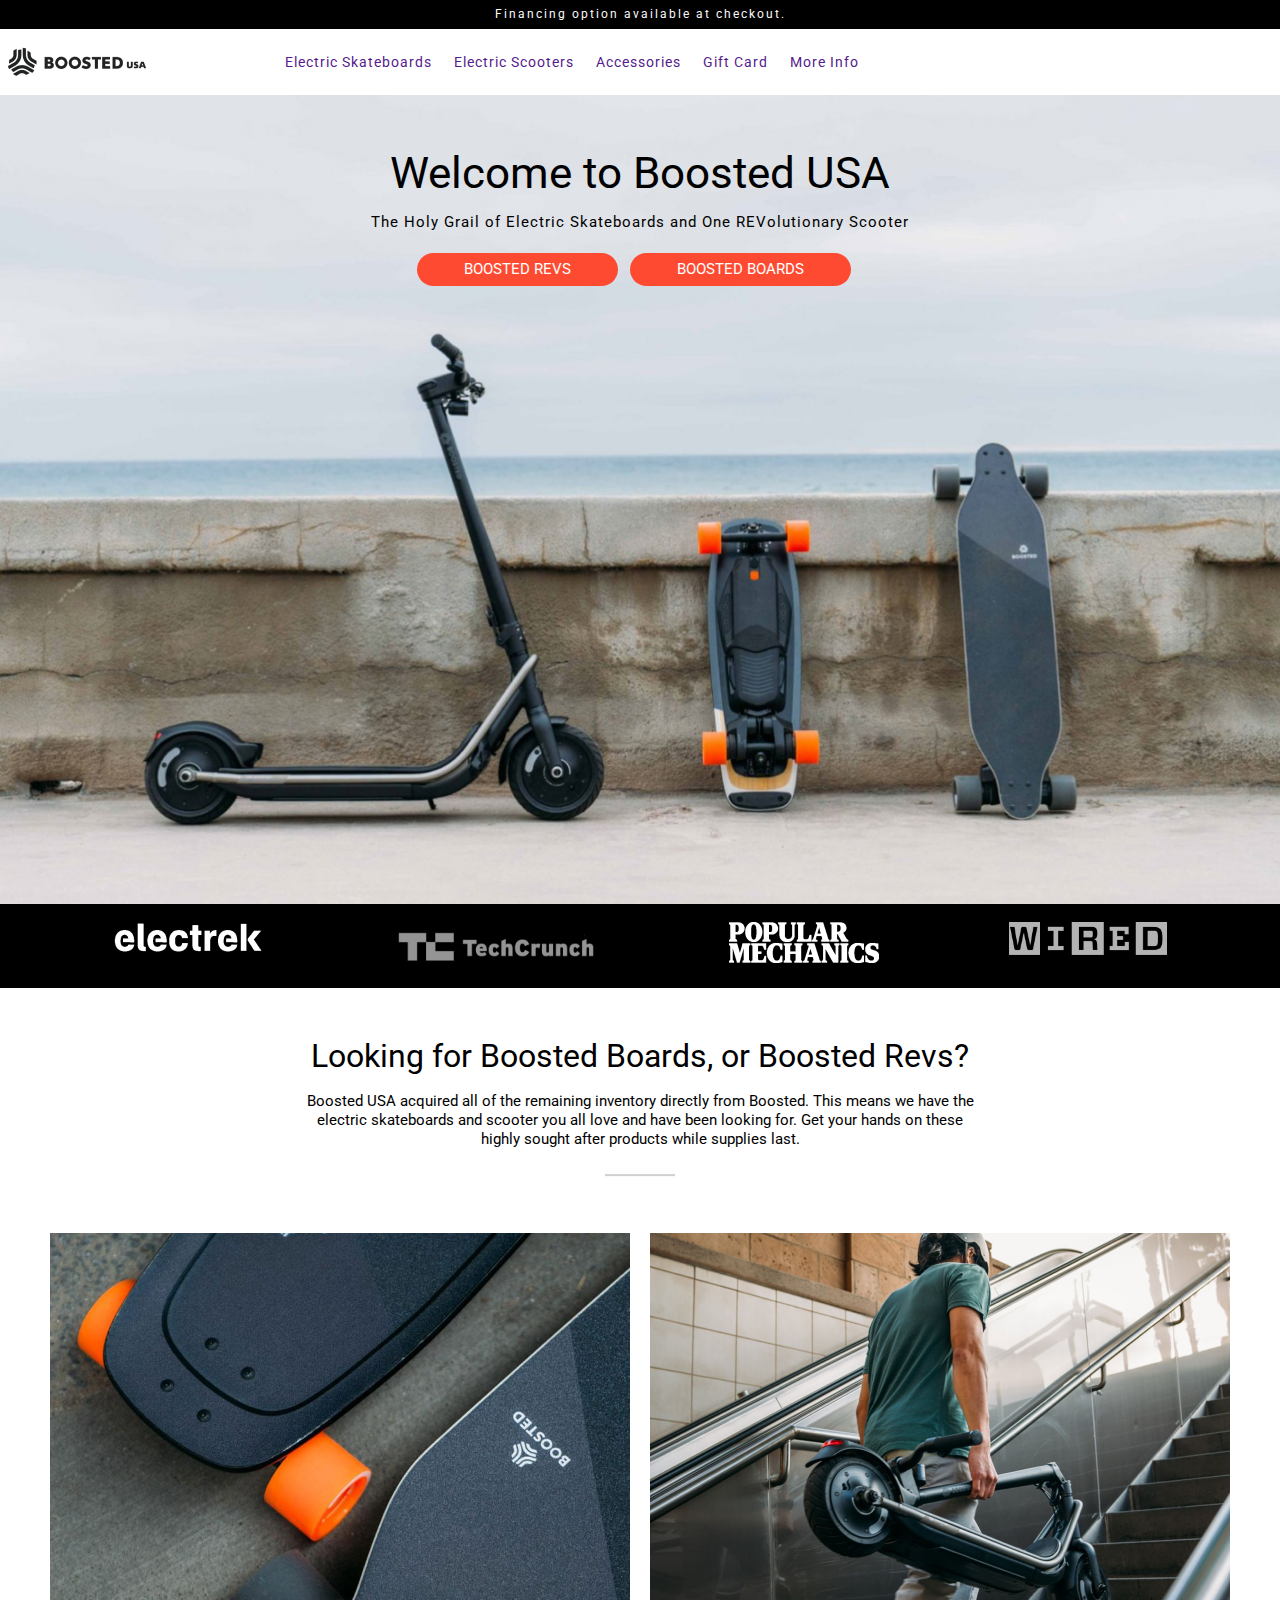
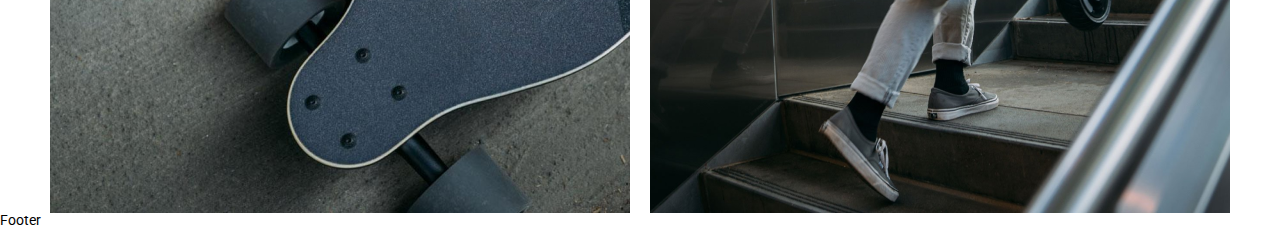
==== index.html @ 508e921c "Add files via upload" ====
<!-- Сообщаем браузеру как стоит обрабатывать эту страницу -->
<!DOCTYPE html>
<!-- Оболочка документа, указываем язык содержимого -->
<html lang="ru">
	<!-- Заголовок страницы, контейнер для других важных данных (не отображается) -->
	<head>
		<link rel="preconnect" href="https://fonts.googleapis.com">
		<link rel="preconnect" href="https://fonts.gstatic.com" crossorigin>
		<link href="https://fonts.googleapis.com/css2?family=Roboto:wght@400;700&display=swap" rel="stylesheet">
		<!-- Заголовок страницы в браузере -->
		<title>Boosted Usa</title>
		<!-- Адаптив -->
		<meta name="viewport" content="width=device-width, initial-scale=1.0, maximum-scale=1.0, user-scalable=0" />
		<!-- Подключаем CSS -->
		<link rel="stylesheet" href="css/style.css" />
		<!-- Кодировка страницы -->
		<meta charset="UTF-8">
	</head>
	<!-- Отображаемое тело страницы -->
	<body>
	
		<div class="wrapper">
			<header class="header">
				<div class="header__container _container">
					<div class="header__column">
						<div class="header__column_1">
							<div class="row_1-text">Financing option available at checkout.</div>							
						</div>
						<div class="header__column_2">
							<a href="" class="header_logo">
								<img src="img/header.png" alt="">
							</a>
							<nav class="header__menu menu">
								<ul class="menu__list">
									<li class="menu__item">
										<a href="" class="menu__link">
											Electric Skateboards
										</a>
									</li>
									<li class="menu__item">
										<a href="" class="menu__link">
											Electric Scooters
										</a>
									</li>
									<li class="menu__item">
										<a href="" class="menu__link">
											Accessories
										</a>
									</li>
									<li class="menu__item">
										<a href="" class="menu__link">
											Gift Card
										</a>
									</li>
									<li class="menu__item">
										<a href="" class="menu__link">
											More Info
										</a>
									</li>
								</ul>
							</nav>
						</div>
					</div>
				
				
				</div>
			</header>
			<main class="page">
				<div class="page__welcome">
					<div class="welcome__container _container">
						<div class="welcome__body">
							<h1 class="welcome__body__title">
								Welcome to Boosted USA
							</h1>
							<div class="welcome__body__subtitle">
								The Holy Grail of Electric Skateboards and One REVolutionary Scooter
							</div>
							<div class="welcome__body__buttons">
								<a href="" class="welcome__body__button">BOOSTED REVS</a>
								<a href="" class="welcome__body__button">BOOSTED BOARDS</a>
							</div>
							
						</div>

					</div>
					<div class="welcome__body__image _ibg">
						<img src="img/main-page.jpg" alt="cover">
					</div>
				</div>
				<div class="partner">
					<div class="partner__container _container">
						<div class="partner__row">

							<div class="partner__item">
								<a href="" class="partner__logo">
									<img src="img/partners/1.png" alt="">
								</a>
							</div>
							<div class="partner__item">
								<a href="" class="partner__logo">
									<img src="img/partners/2.png" alt="">
								</a>
							</div>
							<div class="partner__item">
								<a href="" class="partner__logo">
									<img src="img/partners/3.png" alt="">
								</a>
							</div>
							<div class="partner__item">
								<a href="" class="partner__logo">
									<img src="img/partners/4.png" alt="">
								</a>
							</div>
					

						</div>
					</div>
				</div>
				<div class="boards__or__revs">
					<div class="boards__or__revs__container _container">
						<div class="boards__or__revs__column">
							<div class="boards__or__revs__title">Looking for Boosted Boards, or Boosted Revs?</div>
							<div class="boards__or__revs__subtitle">Boosted USA acquired all of the remaining inventory directly from Boosted.  This means we have the electric skateboards and scooter you all love and have been looking for.  Get your hands on these highly sought after products while supplies last.</div>
							<div class="boards__or__revs__seprator">
								<img src="img/boardsOrRevs/Rectangle.png" alt="">
							</div>
							<div class="boards__or__revs__pictures">
								<div class="boards__or__revs__row">
									<div class="boards__or__revs__picture">
										<a href="" class="board">
											<img src="img/boardsOrRevs/1.png" alt="">
										</a>
									</div>
									<div class="boards__or__revs__picture">
										<a href="" class="rev">
											<img src="img/boardsOrRevs/2.png" alt="">
										</a>
									</div>
								</div>
							</div>
						</div>
					</div>
				</div>	
			</main>
			<footer class="footer">
				Footer
			</footer>
		</div>
		<script src="js/script.js"></script>
	</body>
</html>
---- css/style.css ----
/*Обнуление*/
*{padding:0;margin:0;border:0;}
*,*:before,*:after{-moz-box-sizing:border-box;-webkit-box-sizing:border-box;box-sizing:border-box;}
:focus,:active{outline:none;}
a:focus,a:active{outline:none;}
nav,footer,header,aside{display:block;}
html,body{height:100%;width:100%;font-size:100%;line-height:1;font-size:14px;-ms-text-size-adjust:100%;-moz-text-size-adjust:100%;-webkit-text-size-adjust:100%;}
input,button,textarea{font-family:inherit;}
input::-ms-clear{display:none;}
button{cursor:pointer;}
button::-moz-focus-inner{padding:0;border:0;}
a,a:visited{text-decoration:none;}
a:hover{text-decoration:none;}
ul li{list-style:none;}
img{vertical-align:top;}
h1,h2,h3,h4,h5,h6{font-size:inherit;font-weight:inherit;}
/*--------------------*/

@import url('https://fonts.googleapis.com/css2?family=Montserrat:wght@400;500;600;700;800&display=swap');

._ibg {
	position: relative;
}

._ibg img {
	position: absolute;
	width: 100%;
	height: 100%;
	top: 0;
	left: 0;
	object-fit: cover;
}

body {
 font-family: Roboto;
 color:  #000000;
 
}

.wrapper {
	min-height: 100%;
	overflow: hidden;
	display: flex;
	flex-direction: column;
}

._container {
		
	margin: 0 auto;
}

/*-----Шапка-------------------*/

header {
	/*position: absolute;*/
	width: 100%;
	
	left: 0;
	top: 0;
	
	
}

.header__column {
	display: flex;
	flex-direction: column;
	
	
}

.row_1-text {
	min-height: 29px;
	padding: 7px 0;
	background-color: #000000;
	color: #FBFBFB;
	font-size: 12px;
	line-height: 1.25;
	text-align: center;
	letter-spacing: 2px;
}

.header__column_2 {
	min-height: 66px;
	display: flex;
	align-items: center;
	
	

}

.menu {
	padding: 5px 0;
}

.header__menu {
	margin: 0px 0px 0px 125px;
}

@media (max-width:992px) {
	.header__menu {
		margin: 0px 0px 0px 35px;
		
	}
}

@media (max-width:767px) {
	.header__menu {
		margin: 0px 0px 0px 5px;
	}
}


@media (max-width:479px) {
	.header__menu {
		margin: 0px 0px 0px 20px;
	}
}


.menu__list {
	display: flex;
	flex-wrap: wrap;
}

.menu__item:not(:last-child) {
	margin: 0 22px 0 0;
} 

.menu__link {
	font-size: 14px;
	line-height: 1.5;
	letter-spacing: 1px;
	

}


@media (max-width:479px) {
	.menu_link {
		font-size: 18px;
	}
}

.page {
	flex: 1 1 auto;
}

.page__welcome {
	position: relative;
}


.welcome__body__image {
	position: absolute;
	width: 100%;
	height: 100%;
	top: 0;
	left: 0;
}

.welcome__body {
	padding: 53px 0px 618px 0px;
	position: relative;
	z-index: 2;
	/*max-width: 540px;*/
	
}

@media (max-width:992px) {
	.welcome__body {
		padding: 40px 0px 618px 0px;
		
		
	}
}

.welcome__body__title {
	font-size: 44px;
	line-height: 1.15;
	text-align: center;
}

@media (max-width:767px) {	
	.welcome__body__title {
		font-size: 32px;
		
	}
}

@media (max-width:389px) {	
	.welcome__body__title {
		font-size: 28px;
		
	}
}

.welcome__body__subtitle {
	padding: 14px 0 22px 0;
	text-align: center;
	font-size: 15px;
	line-height: 1.25;
	letter-spacing: 1px;
}

.welcome__body__buttons {
	display: flex;
	flex-wrap: wrap;
	justify-content: center;
}



.welcome__body__button {
	border-radius: 35px;
	display: flex;
	min-height: 33px;
	justify-content: center;
	align-items: center;
	font-size: 15px;	
	line-height: 1.46;	
	padding: 5px 47px;
	background: #FF4A32;
	color: #FFFFFF;
}

.welcome__body__button {
	margin: 0px 12px 0px 0px;
}



@media (max-width:479px) {
	.welcome__body__button {
		flex: 1 1 auto;
		margin: 5px;
	}
}

.partner {
	background-color: #000000;
	width: 100%;
}

.partner__container {
	max-width: 1054px;
	margin: 0 auto;
	
}

.partner__row {
	padding: 18px 0;
	display: flex;
	justify-content: space-between;
	flex-wrap: wrap;
	
	
}

.boards__or__rev {

}

.boards__or__revs__container {

}

.boards__or__revs__column {
	display: flex;
	flex-direction: column;
	
	align-items: center;
}

.boards__or__revs__title {
	margin: 50px 0 8.5px 0;
	font-size: 32px;
	text-align: center;
	line-height: 1.13;
}

.boards__or__revs__subtitle {
	margin: 8.5px 0 25px 0;
	max-width: 685px;	
	font-size: 15px;
	text-align: center;
	line-height: 1.27;
}

.boards__or__revs__picture {
	margin: 45px 0 0 0;
	max-width: 1180px;
}

.boards__or__revs__row {
	display: flex;
	flex-direction: row;
}

.boards__or__revs__picture {
	flex: 0 1 50%
}



.board {
	margin: 0 10px 0 0;

}

.rev {
	margin: 0  0 0 10px;
}
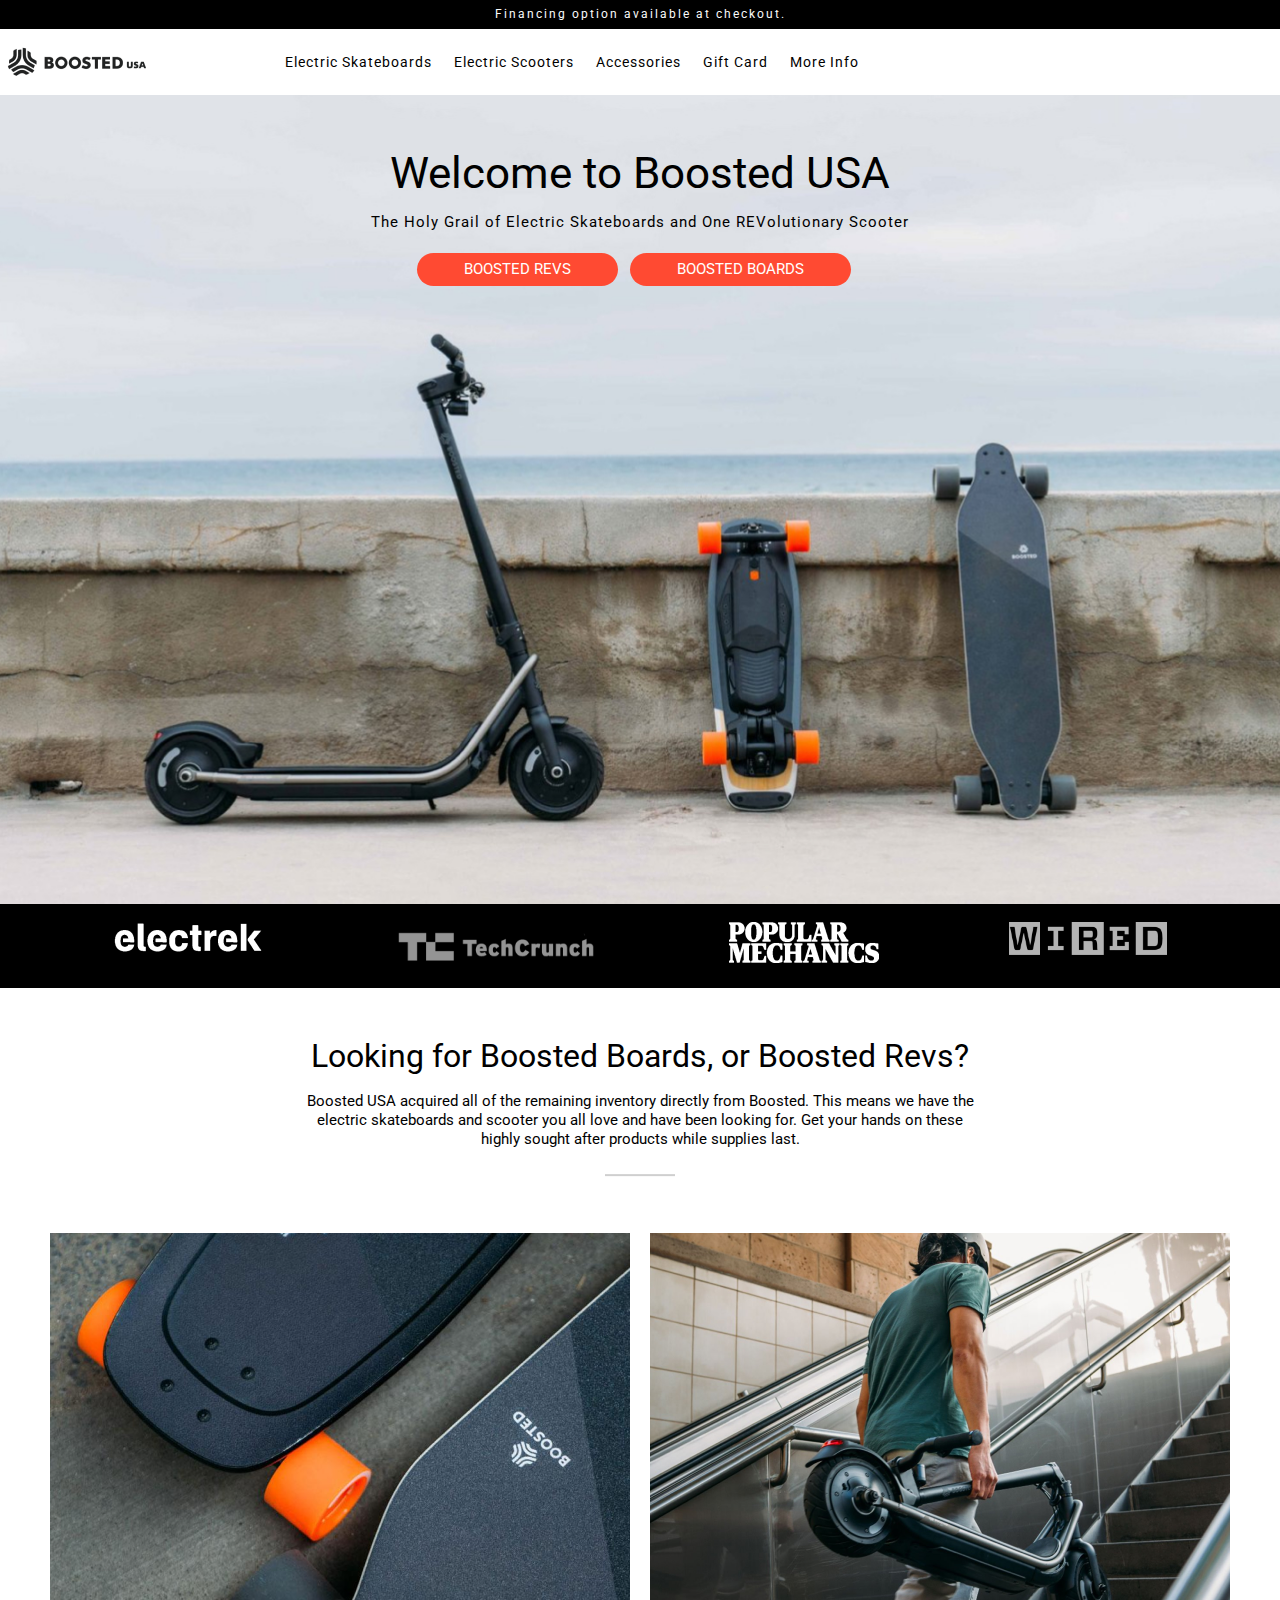
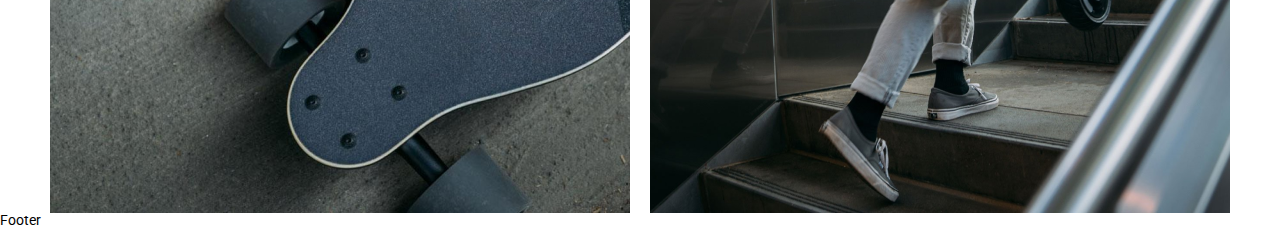
==== commit cb1810f8: "Add files via upload" ====
--- a/index.html
+++ b/index.html
@@ -92,22 +92,25 @@
 						<div class="partner__row">
 
 							<div class="partner__item">
-								<a href="" class="partner__logo">
-									<img src="img/partners/1.png" alt="">
-								</a>
+								<div class="partner__logo">
+									<a href="" class="">
+										<img src="img/partners/1.png" alt="">
+									</a>
+								</div>
 							</div>
 							<div class="partner__item">
-								<a href="" class="partner__logo">
+
+								<a href="" class="">
 									<img src="img/partners/2.png" alt="">
 								</a>
 							</div>
 							<div class="partner__item">
-								<a href="" class="partner__logo">
+								<a href="" class="">
 									<img src="img/partners/3.png" alt="">
 								</a>
 							</div>
 							<div class="partner__item">
-								<a href="" class="partner__logo">
+								<a href="" class="">
 									<img src="img/partners/4.png" alt="">
 								</a>
 							</div>
@@ -126,15 +129,19 @@
 							</div>
 							<div class="boards__or__revs__pictures">
 								<div class="boards__or__revs__row">
-									<div class="boards__or__revs__picture">
-										<a href="" class="board">
-											<img src="img/boardsOrRevs/1.png" alt="">
-										</a>
+									<div class="boards__or__revs__picture">										
+										
+											<a href="" class="board boards__revs__image">
+												<img src="img/boardsOrRevs/1.png" alt="">
+											</a>
+										
 									</div>
 									<div class="boards__or__revs__picture">
-										<a href="" class="rev">
-											<img src="img/boardsOrRevs/2.png" alt="">
-										</a>
+										
+											<a href="" class="rev boards__revs__image">
+												<img src="img/boardsOrRevs/2.png" alt="">
+											</a>
+									   </div>
 									</div>
 								</div>
 							</div>
--- a/css/style.css
+++ b/css/style.css
@@ -18,6 +18,11 @@
 
 @import url('https://fonts.googleapis.com/css2?family=Montserrat:wght@400;500;600;700;800&display=swap');
 
+a {
+	color:black;
+}
+
+
 ._ibg {
 	position: relative;
 }
@@ -39,7 +44,7 @@
 
 .wrapper {
 	min-height: 100%;
-	overflow: hidden;
+	/*overflow: hidden;*/
 	display: flex;
 	flex-direction: column;
 }
@@ -251,9 +256,49 @@
 	padding: 18px 0;
 	display: flex;
 	justify-content: space-between;
-	flex-wrap: wrap;
-	
-	
+		
+	
+}
+
+
+
+
+@media (max-width: 767px) {
+	
+	.partner__row {	
+		flex-wrap: wrap;		
+		
+	}
+
+	.partner__item {
+		flex: 0 1 50%;
+		display: flex;
+		justify-content: center;				
+	}
+
+}
+
+
+@media (max-width: 479px) {	
+	.partner__row {	
+		flex-direction: column;
+		flex-wrap: wrap;		
+		
+	}
+
+	.partner__item {		
+		display: flex;
+		justify-content: center;
+						
+	}
+
+	.partner__item:not(:last-child) {		
+		display: flex;
+		justify-content: center;
+		margin: 0 0 7px 0;
+						
+	}
+
 }
 
 .boards__or__rev {
@@ -261,7 +306,7 @@
 }
 
 .boards__or__revs__container {
-
+	max-width: 1180px;
 }
 
 .boards__or__revs__column {
@@ -286,24 +331,23 @@
 	line-height: 1.27;
 }
 
-.boards__or__revs__picture {
-	margin: 45px 0 0 0;
+.boards__or__revs__pictures {
+	margin: 45px 20px 0 20px;
 	max-width: 1180px;
 }
 
+
+
 .boards__or__revs__row {
 	display: flex;
 	flex-direction: row;
-}
-
-.boards__or__revs__picture {
-	flex: 0 1 50%
-}
-
-
+	justify-content: center;
+	
+}
 
 .board {
 	margin: 0 10px 0 0;
+	
 
 }
 
@@ -311,3 +355,235 @@
 	margin: 0  0 0 10px;
 }
 
+
+
+
+@media (max-width:1170px) {
+	.board img {
+		width: 570px;
+	}
+
+	.rev img {
+		width: 570px;
+	}
+
+
+}
+
+@media (max-width:1140px) {
+	.board img {
+		width: 560px;
+	}
+
+	.rev img {
+		width: 560px;
+	}
+}
+
+@media (max-width:1120px) {
+	.board img {
+		width: 550px;
+	}
+
+	.rev img {
+		width: 550px;
+	}
+}
+
+@media (max-width:1100px) {
+	.board img {
+		width: 540px;
+	}
+
+	.rev img {
+		width: 540px;
+	}
+}
+
+@media (max-width:1080px) {
+	.board img {
+		width: 530px;
+	}
+
+	.rev img {
+		width: 530px;
+	}
+}
+
+@media (max-width:1060px) {
+	.board img {
+		width: 520px;
+	}
+
+	.rev img {
+		width: 520px;
+	}
+}
+
+@media (max-width:1040px) {
+	.board img {
+		width: 510px;
+	}
+
+	.rev img {
+		width: 510px;
+	}
+}
+
+@media (max-width:1020px) {
+	.board img {
+		width: 500px;
+	}
+
+	.rev img {
+		width: 500px;
+	}
+}
+
+@media (max-width:1000px) {
+	.board img {
+		width: 490px;
+	}
+
+	.rev img {
+		width: 490px;
+	}
+}
+
+
+@media (max-width:992px) {
+	.boards__or__revs__row {
+		flex-wrap: wrap;
+		flex: 1 1 100%;				
+	}	
+
+	.board img {
+		width: 932px;
+	}
+
+	.rev img {
+		width: 932px;
+	}
+
+	.board  {
+		margin: 0;
+	}
+
+	.rev  {
+		margin: 0;
+	}
+
+		
+	.boards__or__revs__pictures {
+		margin: 20px;
+	}
+
+}
+/*--------------------------------------*/
+
+@media (max-width:992px) {
+	.boards__revs__image img {
+		width: 932px;
+	}
+}
+@media (max-width:952px) {
+	.boards__revs__image img {
+		width: 892px;
+	}
+}
+@media (max-width:912px) {
+	.boards__revs__image img {
+		width: 852px;
+	}
+}
+@media (max-width:872px) {
+	.boards__revs__image img {
+		width: 812px;
+	}
+}
+@media (max-width:832px) {
+	.boards__revs__image img {
+		width: 772px;
+	}
+}
+@media (max-width:792px) {
+	.boards__revs__image img {
+		width: 732px;
+	}
+}
+@media (max-width:752px) {
+	.boards__revs__image img {
+		width: 692px;
+	}
+}
+/*--------------------------------------*/
+@media (max-width:712px) {
+	.boards__revs__image img {
+		width: 652px;
+	}
+}
+@media (max-width:672px) {
+	.boards__revs__image img {
+		width: 612px;
+	}
+}
+@media (max-width:632px) {
+	.boards__revs__image img {
+		width: 572px;
+	}
+}
+@media (max-width:592px) {
+	.boards__revs__image img {
+		width: 532px;
+	}
+}
+@media (max-width:552px) {
+	.boards__revs__image img {
+		width: 492px;
+	}
+}
+@media (max-width:512px) {
+	.boards__revs__image img {
+		width: 452px;
+	}
+}
+@media (max-width:472px) {
+	.boards__revs__image img {
+		width: 412px;
+	}
+}
+@media (max-width:432px) {
+	.boards__revs__image img {
+		width: 372px;
+	}
+}
+@media (max-width:392px) {
+	.boards__revs__image img {
+		width: 332px;
+	}
+}
+
+/*--------------------------------------*/
+@media (max-width:352px) {
+	.boards__revs__image img {
+		width: 292px;
+	}
+}
+@media (max-width:312px) {
+	.boards__revs__image img {
+		width: 252px;
+	}
+}
+@media (max-width:272px) {
+	.boards__revs__image img {
+		width: 212px;
+	}
+}
+
+
+
+
+
+
+
+
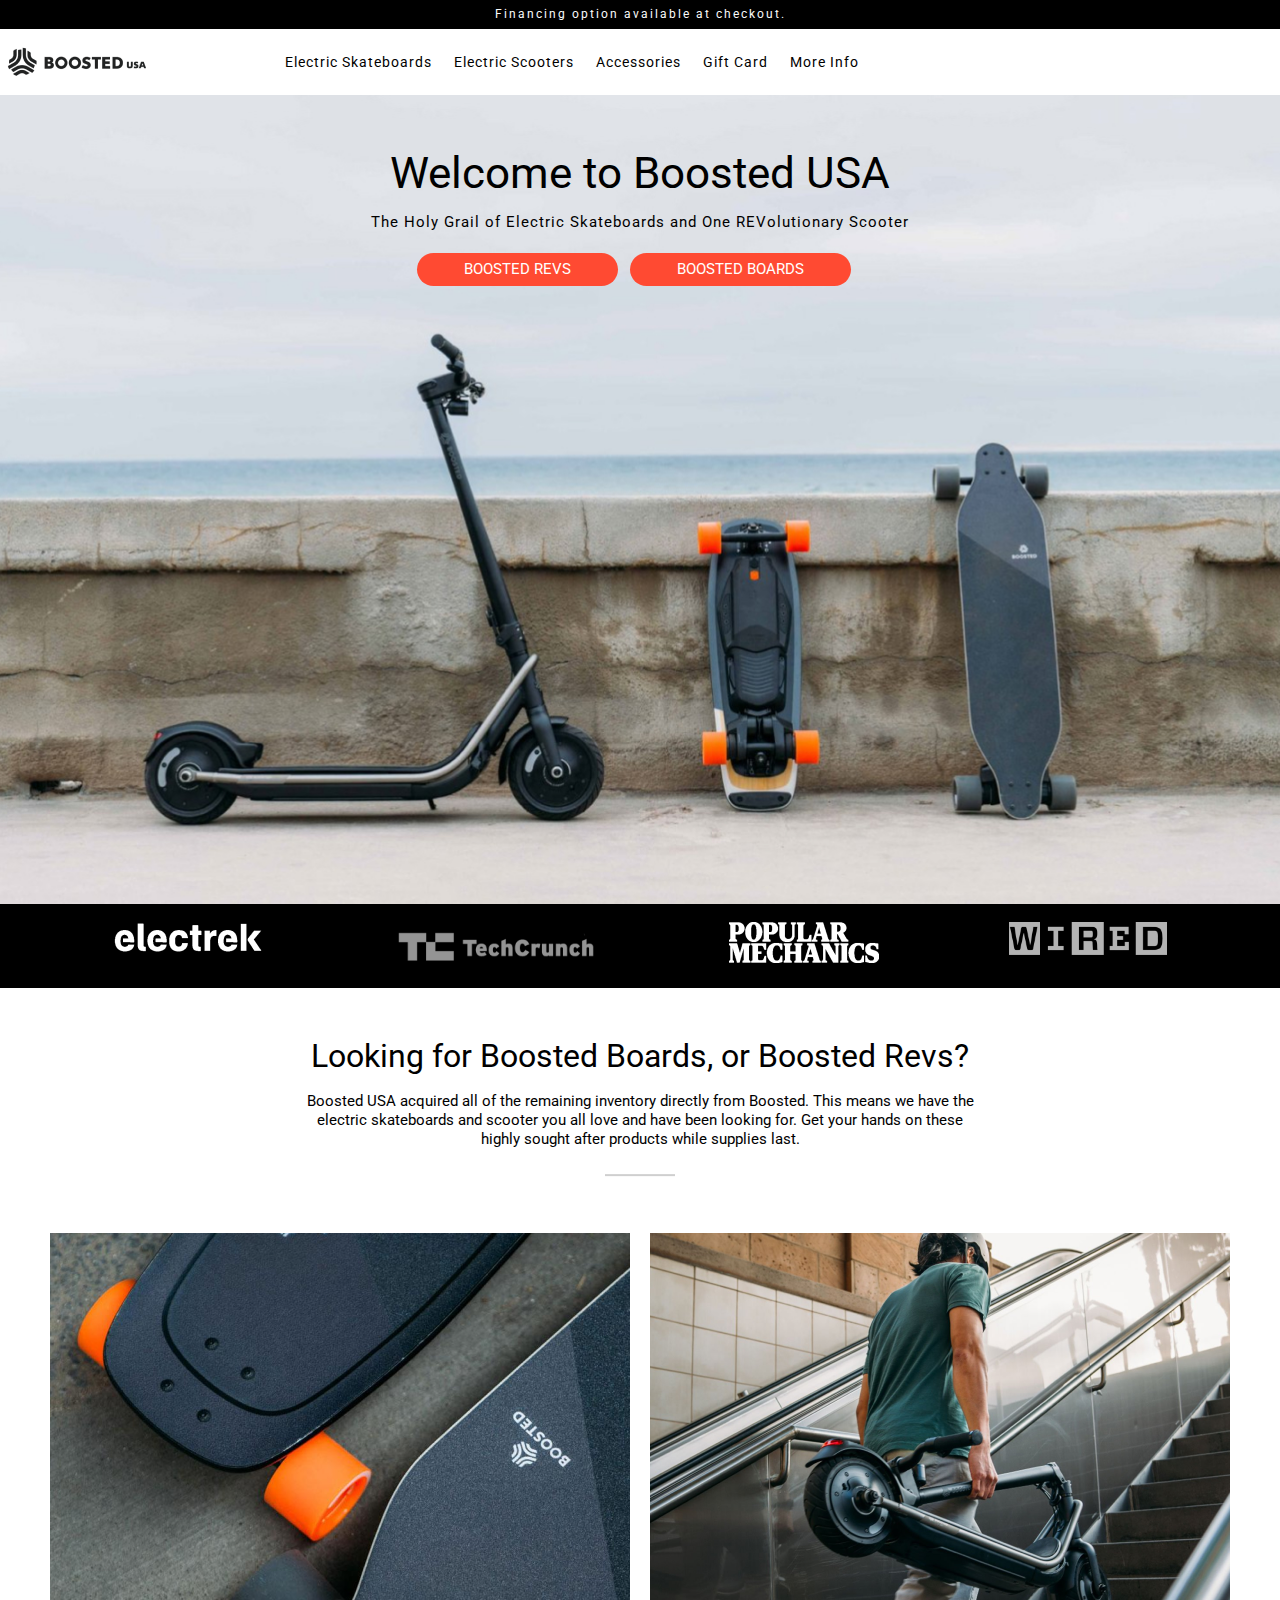
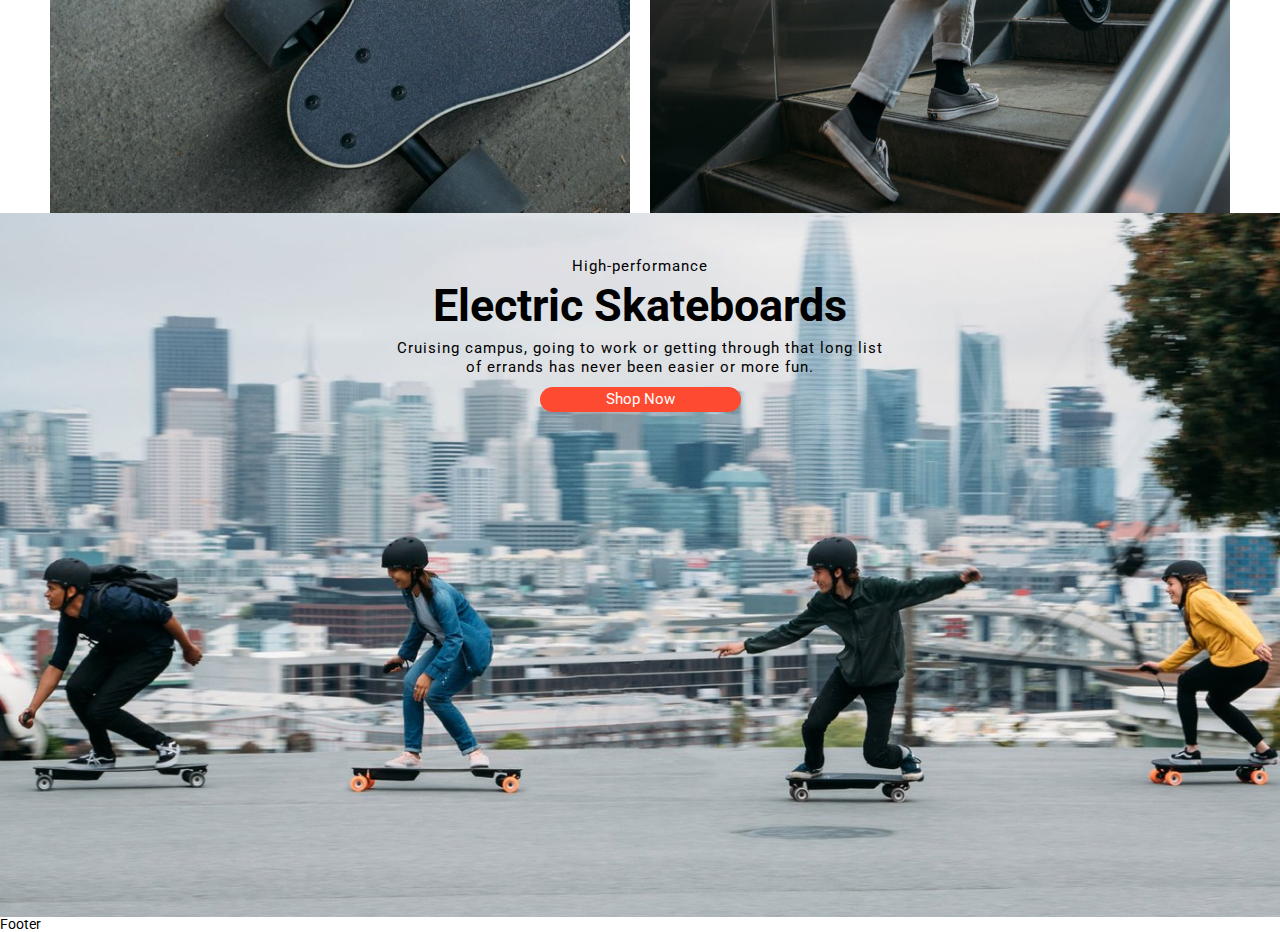
==== commit be67c536: "Add files via upload" ====
--- a/index.html
+++ b/index.html
@@ -146,8 +146,30 @@
 								</div>
 							</div>
 						</div>
+				</div>
+
+				<div class="page__skateboards">
+					<div class="skateboards__container _container">
+						<div class="skateboards__body">
+							<div class="skateboards__uppertitle">
+								High-performance
+							</div>	
+							<div  class="skateboards__title">
+								Electric Skateboards
+							</div>
+							<div class="skateboards__subtitle">
+								Cruising campus, going to work or getting through that long list of errands has never been easier or more fun.
+							</div>
+							<div class="skateboards__button">
+								<a href="" class="skateboards__button__content">Shop Now</a>							
+							</div>							
+						</div>
 					</div>
-				</div>	
+					<div class="skateboards__image _ibg">
+						<img src="img/skateboards.png" alt="cover">
+					</div>
+				</div>
+				
 			</main>
 			<footer class="footer">
 				Footer
--- a/css/style.css
+++ b/css/style.css
@@ -262,7 +262,6 @@
 
 
 
-
 @media (max-width: 767px) {
 	
 	.partner__row {	
@@ -457,13 +456,11 @@
 		flex: 1 1 100%;				
 	}	
 
-	.board img {
+	.boards__revs__image img {
 		width: 932px;
 	}
 
-	.rev img {
-		width: 932px;
-	}
+	
 
 	.board  {
 		margin: 0;
@@ -480,110 +477,131 @@
 
 }
 /*--------------------------------------*/
-
 @media (max-width:992px) {
 	.boards__revs__image img {
-		width: 932px;
-	}
-}
-@media (max-width:952px) {
-	.boards__revs__image img {
-		width: 892px;
-	}
-}
-@media (max-width:912px) {
-	.boards__revs__image img {
-		width: 852px;
-	}
-}
-@media (max-width:872px) {
-	.boards__revs__image img {
-		width: 812px;
-	}
-}
-@media (max-width:832px) {
-	.boards__revs__image img {
-		width: 772px;
-	}
-}
-@media (max-width:792px) {
-	.boards__revs__image img {
-		width: 732px;
-	}
-}
-@media (max-width:752px) {
-	.boards__revs__image img {
-		width: 692px;
-	}
-}
-/*--------------------------------------*/
-@media (max-width:712px) {
-	.boards__revs__image img {
-		width: 652px;
-	}
-}
-@media (max-width:672px) {
-	.boards__revs__image img {
-		width: 612px;
-	}
-}
-@media (max-width:632px) {
-	.boards__revs__image img {
-		width: 572px;
-	}
-}
-@media (max-width:592px) {
-	.boards__revs__image img {
-		width: 532px;
-	}
-}
-@media (max-width:552px) {
-	.boards__revs__image img {
-		width: 492px;
-	}
-}
-@media (max-width:512px) {
-	.boards__revs__image img {
-		width: 452px;
-	}
-}
-@media (max-width:472px) {
-	.boards__revs__image img {
-		width: 412px;
-	}
-}
-@media (max-width:432px) {
-	.boards__revs__image img {
-		width: 372px;
-	}
-}
-@media (max-width:392px) {
-	.boards__revs__image img {
-		width: 332px;
-	}
-}
-
-/*--------------------------------------*/
-@media (max-width:352px) {
-	.boards__revs__image img {
-		width: 292px;
-	}
-}
-@media (max-width:312px) {
-	.boards__revs__image img {
-		width: 252px;
-	}
-}
-@media (max-width:272px) {
-	.boards__revs__image img {
-		width: 212px;
-	}
-}
-
-
-
-
-
-
-
-
+		max-width: 100%;
+	}
+}
+
+
+
+.page__skateboards {
+	position: relative;
+	
+
+}
+
+.skateboards__container {
+	
+}
+
+.skateboards__body {
+		/*background: url(../img/skateboards.png) 50%/cover no-repeat;*/ 
+		padding: 44px 0px 505px 0px;
+		position: relative;
+		z-index: 2;
+		/*max-width: 540px;*/
+		position: relative;		
+	
+}
+
+@media (max-width:992px) {
+	.skateboards__body {
+		padding: 36px 0px 618px 0px;
+		
+		
+	}
+}
+
+.skateboards__image {
+	position: absolute;
+	width: 100%;
+	height: 100%;
+
+	top: 0;
+	left: 0;
+	
+}
+
+.skateboards__image img {
+	object-fit: none;
+
+}
+
+
+.skateboards__uppertitle {
+	margin: 0 0 5.5px 0;
+	font-size: 15px;
+	letter-spacing: 1px;
+	line-height: 1.25;
+	text-align: center;
+}
+
+
+.skateboards__title {
+	margin: 5.5px auto 7.5px auto;
+	font-size: 45px;
+	line-height: 1.13;	
+	font-weight: 700;
+	text-align: center;
+	max-width: 420px;
+}
+
+@media (max-width:767px) {	
+	.skateboards__title {
+		font-size: 32px;
+		
+	}
+}
+
+@media (max-width:389px) {	
+	.skateboards__title {
+		font-size: 28px;
+		
+	}
+}
+
+.skateboards__subtitle {
+	margin: 7.5px auto 10px auto;	
+	font-size: 15px;
+	letter-spacing: 1px;
+	line-height: 1.25;
+	text-align: center;
+	max-width: 488px;
+	
+}
+
+
+
+.skateboards__button {
+	margin: 10px 0 0 0;
+	display: flex;
+	justify-content: center;
+	
+}
+
+.skateboards__button__content {
+	
+	padding: 5px 66px;
+	color: #FFFFFF;
+	background-color: #FF4A32;
+	text-align: center;
+	font-size: 15px;
+	border-radius: 35px;
+	
+}
+
+
+
+
+
+@media (max-width:992px) {
+	.skateboards__image img {
+		
+	}
+}
+
+
+
+
+
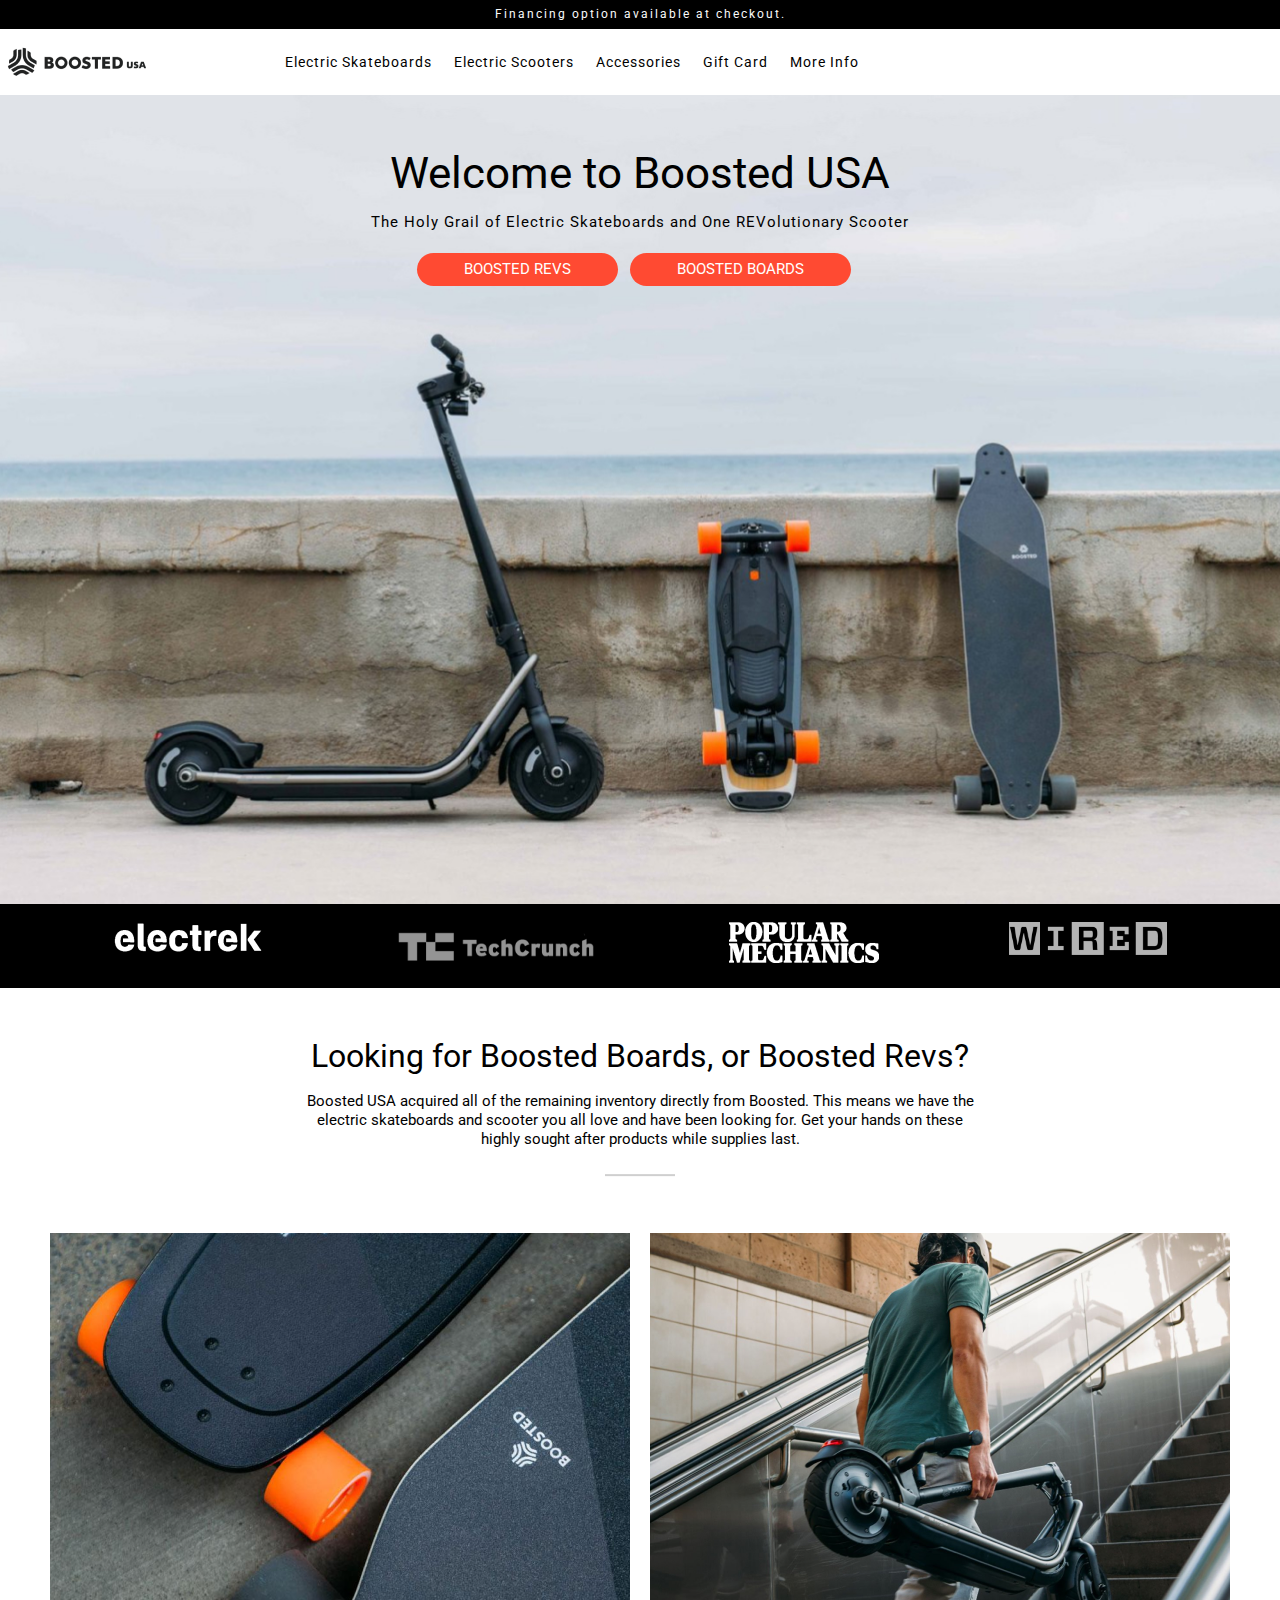
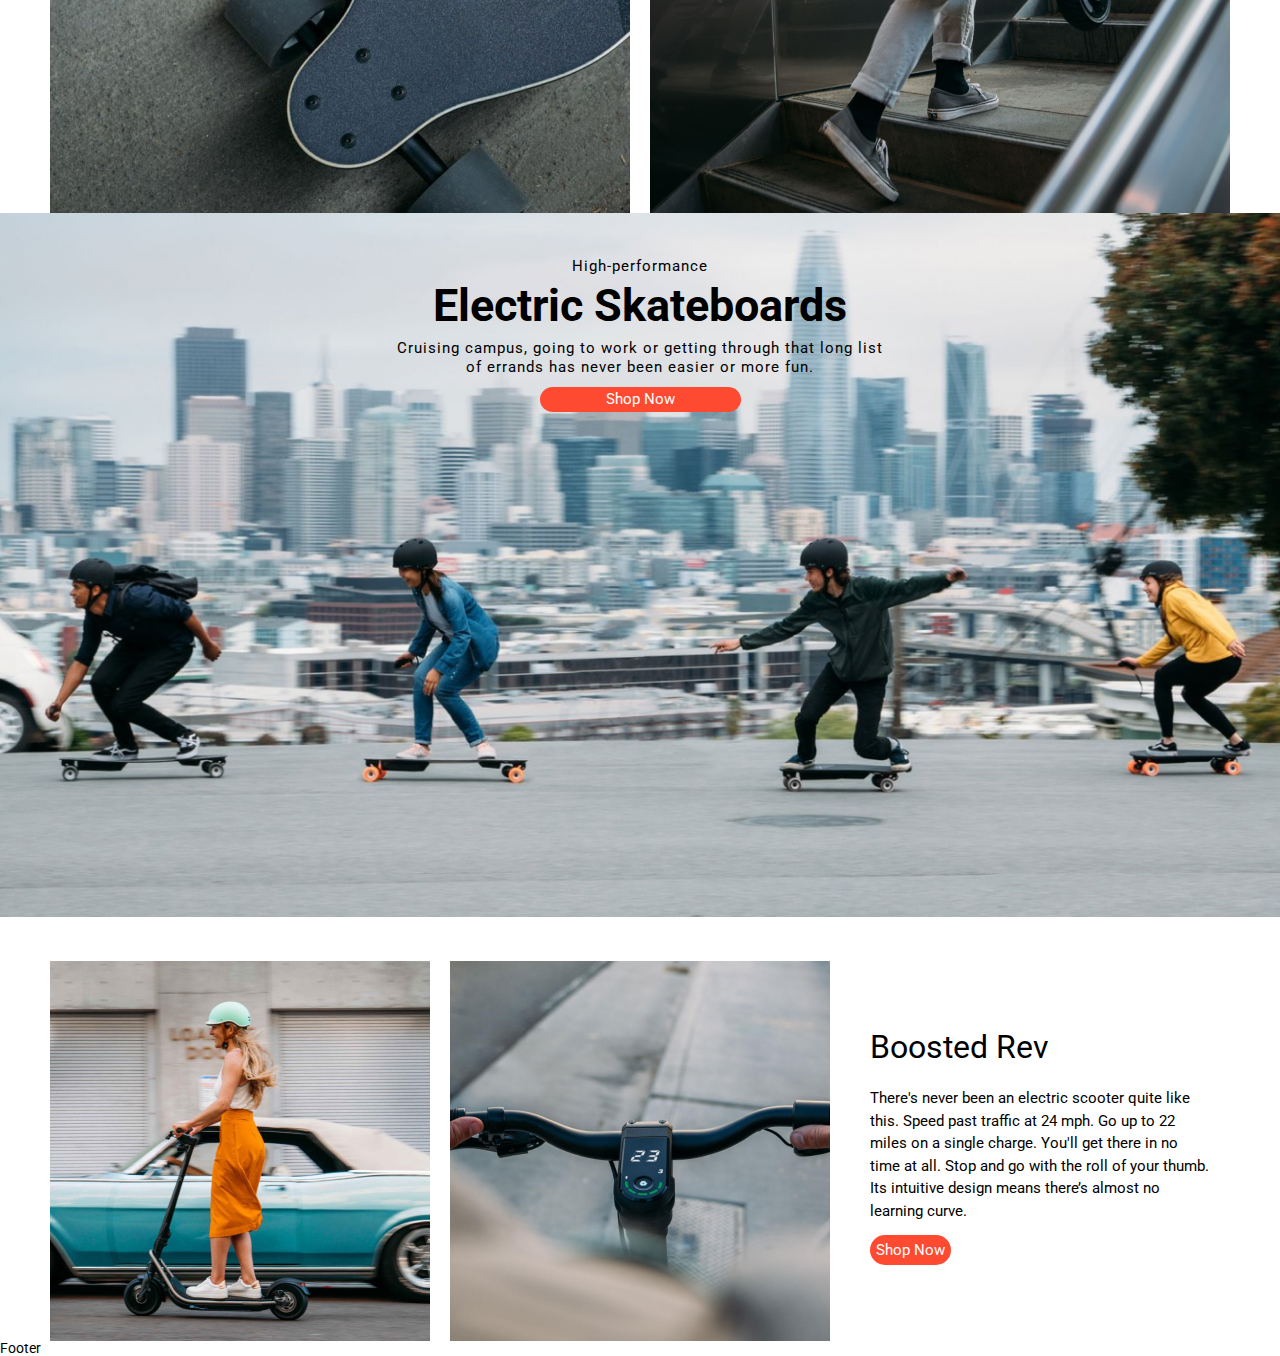
==== commit 098ebf9b: "Add files via upload" ====
--- a/index.html
+++ b/index.html
@@ -129,7 +129,7 @@
 							</div>
 							<div class="boards__or__revs__pictures">
 								<div class="boards__or__revs__row">
-									<div class="boards__or__revs__picture">										
+									<div class="boards__or__revs__picture">									
 										
 											<a href="" class="board boards__revs__image">
 												<img src="img/boardsOrRevs/1.png" alt="">
@@ -146,7 +146,7 @@
 								</div>
 							</div>
 						</div>
-				</div>
+				</div>					
 
 				<div class="page__skateboards">
 					<div class="skateboards__container _container">
@@ -169,7 +169,39 @@
 						<img src="img/skateboards.png" alt="cover">
 					</div>
 				</div>
-				
+				<div class="boosted__rev">
+					<div class="boosted__rev__container _container">
+						<div class="boosted__rev__body">
+							<div class="boosted__rev__row">
+								<div class="boosted__rev__item boosted__rev__item1">
+									<div class="boosted__rev__image">
+										<img src="img/rev/1.png" alt="rev">
+									</div>
+								</div>
+								<div class="boosted__rev__item boosted__rev__item2">
+									<div class="boosted__rev__image">
+										<img src="img/rev/2.png" alt="rev">
+									</div>
+								</div>
+								<div class="boosted__rev__item boosted__rev__item3">
+									<div class="boosted__rev__title">Boosted Rev</div>
+									<div class="boosted__rev__text">
+										There's never been an electric scooter quite like this. Speed past traffic at 24 mph. Go up to 22 miles on a single charge. You'll get there in no time at all. Stop and go with the roll of your thumb. Its intuitive design means there’s almost no learning curve.
+									</div>
+									<div class="boosted__rev__button">
+										<a href="" class="boosted__rev__button__content">Shop Now</a>
+									</div>
+
+								</div>
+							</div>	
+						</div>
+					</div>					
+				</div>
+
+
+		
+
+			
 			</main>
 			<footer class="footer">
 				Footer
--- a/css/style.css
+++ b/css/style.css
@@ -357,6 +357,7 @@
 
 
 
+
 @media (max-width:1170px) {
 	.board img {
 		width: 570px;
@@ -476,7 +477,7 @@
 	}
 
 }
-/*--------------------------------------*/
+
 @media (max-width:992px) {
 	.boards__revs__image img {
 		max-width: 100%;
@@ -484,26 +485,47 @@
 }
 
 
+/*--------------------------------------*/
 
 .page__skateboards {
 	position: relative;
-	
-
+
+}
+
+.skateboards__body {
+	/*background: url(../img/skateboards.png) 50%/cover no-repeat;*/ 
+	padding: 44px 0px 505px 0px;
+	position: relative;
+	z-index: 2;
+	/*max-width: 540px;*/
+	position: relative;		
+
+}
+
+
+@media (max-width:992px) {
+.skateboards__body {
+	padding: 36px 0px 420px 0px;
+	
+	
+}
 }
 
 .skateboards__container {
 	
 }
 
+
+@media (max-width:992px) {
 .skateboards__body {
-		/*background: url(../img/skateboards.png) 50%/cover no-repeat;*/ 
-		padding: 44px 0px 505px 0px;
-		position: relative;
-		z-index: 2;
-		/*max-width: 540px;*/
-		position: relative;		
-	
-}
+	padding: 36px 0px 618px 0px;
+	
+	
+}
+}
+
+
+
 
 @media (max-width:992px) {
 	.skateboards__body {
@@ -513,20 +535,7 @@
 	}
 }
 
-.skateboards__image {
-	position: absolute;
-	width: 100%;
-	height: 100%;
-
-	top: 0;
-	left: 0;
-	
-}
-
-.skateboards__image img {
-	object-fit: none;
-
-}
+
 
 
 .skateboards__uppertitle {
@@ -591,17 +600,267 @@
 	
 }
 
-
-
-
-
 @media (max-width:992px) {
 	.skateboards__image img {
 		
 	}
 }
 
-
-
-
-
+.skateboards__image {
+	position: absolute;
+	width: 100%;
+	height: 100%;
+	top: 0;
+	left: 0;
+	
+}
+
+/*-------------------boosted__rev----------------------*/
+
+.boosted__rev {
+	display: flex;
+	justify-content: center;
+}
+
+.boosted__rev__container {
+	max-width: 1180px;
+	margin: 44px 30px 0 30px;
+}
+
+@media (max-width:993px) {
+	.boosted__rev__container {		
+		margin: 20px 20px 0 20px;
+	}
+}
+
+@media (max-width:895px) {
+	.boosted__rev__container {		
+		margin: 15px 20px 0 15px;
+	}
+}
+
+
+.boosted__rev__row {
+	display: flex;
+	flex-direction: row;	
+	
+}
+
+.boosted__rev__item {
+	flex: 0 1 33.3333%;
+}
+
+.boosted__rev__item1 {
+	margin: 0px 10px 0px 0px;
+	
+}
+
+.boosted__rev__item2 {
+	margin: 0px 20px 0px 10px;
+}
+
+@media (max-width:1190px) {
+	.boosted__rev__item1 {
+		margin: 0px 7px 0px 0px;
+		
+	}
+	
+	.boosted__rev__item2 {
+		margin: 0px 17px 0px 7px;
+	}
+}
+
+@media (max-width:1075px) {
+	.boosted__rev__item1 {
+		margin: 0px 5px 0px 0px;
+		
+	}
+	
+	.boosted__rev__item2 {
+		margin: 0px 13px 0px 5px;
+	}
+}
+
+@media (max-width:895px) {
+	.boosted__rev__item1 {
+		margin: 0px 2px 0px 0px;
+		
+	}
+	
+	.boosted__rev__item2 {
+		margin: 0px 13px 0px 2px;
+	}
+}
+
+@media (max-width:895px) {
+	.boosted__rev__item2 {
+		margin: 0px 7px 0px 5px;
+	}
+}
+
+@media (max-width:1190px) {
+	.boosted__rev__image img {
+		width: 352px;
+	}
+}
+
+@media (max-width:1075px) {
+	.boosted__rev__image img {
+		width: 340px;
+	}
+}
+
+@media (max-width:993px) {
+	.boosted__rev__image img {
+		width: 300px;
+	}
+}
+
+@media (max-width:895px) {
+	.boosted__rev__image img {
+		width: 270px;
+	}
+}
+
+.boosted__rev__item3 {
+	margin: 0px 0px 0px 20px;
+	padding: 67px 20px 0px 0px;
+}
+
+@media (max-width:1190px) {
+	.boosted__rev__item3 {
+		margin: 0px 0px 0px 17px;
+		padding: 48px 17px 0px 0px;
+	}
+}
+
+@media (max-width:1075px) {
+	.boosted__rev__item3 {
+		margin: 0px 0px 0px 13px;
+		padding: 36px 15px 0px 0px;
+	}
+}
+
+@media (max-width:895px) {
+	.boosted__rev__item3 {
+		margin: 0px 0px 0px 7px;
+		padding: 36px 15px 0px 0px;
+	}
+}
+
+@media (max-width:993px) {
+	.boosted__rev__item3 {
+		margin: 0px 0px 0px 13px;
+		padding: 16px 8px 0px 0px;
+	}
+}
+
+@media (max-width:895px) {
+	.boosted__rev__item3 {
+		margin: 0px 0px 0px 13px;
+		padding: 8px 8px 0px 0px;
+	}
+}
+
+
+.boosted__rev__title {	
+	font-size: 32px;
+	line-height: 1.2;
+	margin: 0 0 21px 0;
+}
+
+@media (max-width:1075px) {
+	.boosted__rev__title {	
+		font-size: 24px;		
+		margin: 0 0 14px 0;
+	}
+}
+
+@media (max-width:993px) {
+	.boosted__rev__title {	
+		font-size: 20px;		
+		margin: 0 0 12px 0;
+	}
+}
+
+@media (max-width:895px) {
+	.boosted__rev__title {	
+		font-size: 18px;		
+		margin: 0 0 8px 0;
+	}
+}
+
+
+
+.boosted__rev__text{
+	font-size: 15px;
+	line-height: 1.5;
+	margin: 0 0 21px 0;
+}
+
+@media (max-width:895px) {
+	.boosted__rev__text{
+		font-size: 13px;
+		line-height: 1.5;
+		margin: 0 0 15px 0;
+	}
+}
+
+.boosted__rev__button {
+	
+}
+
+.boosted__rev__button__content {
+	padding: 6px;
+	color: #FFFFFF;
+	background-color: #FF4A32;
+	text-align: center;
+	font-size: 15px;
+	border-radius: 35px;
+	text-align: center;
+}
+
+
+
+
+@media (max-width:798px) {
+	/*перестройка в одну колонку*/
+	.boosted__rev__row {
+		flex-wrap: wrap;
+		flex: 1 1 100%;
+	}
+}
+
+@media (max-width:798px) {
+	/*перестройка в одну колонку*/
+	.boosted__rev__item {		
+		flex: 1 0 100%;
+		
+	}
+
+	.boosted__rev__item {
+		margin: 0px;
+	}
+
+	.boosted__rev__item1 {
+		margin-bottom: 20px;
+	}
+
+	.boosted__rev__image img {
+		width: 100%;
+	}
+
+	.boosted__rev__title {	
+		font-size: 32px;
+		
+	}
+
+	.boosted__rev__text{
+		font-size: 15px;
+		
+		
+	}
+}
+
+
+
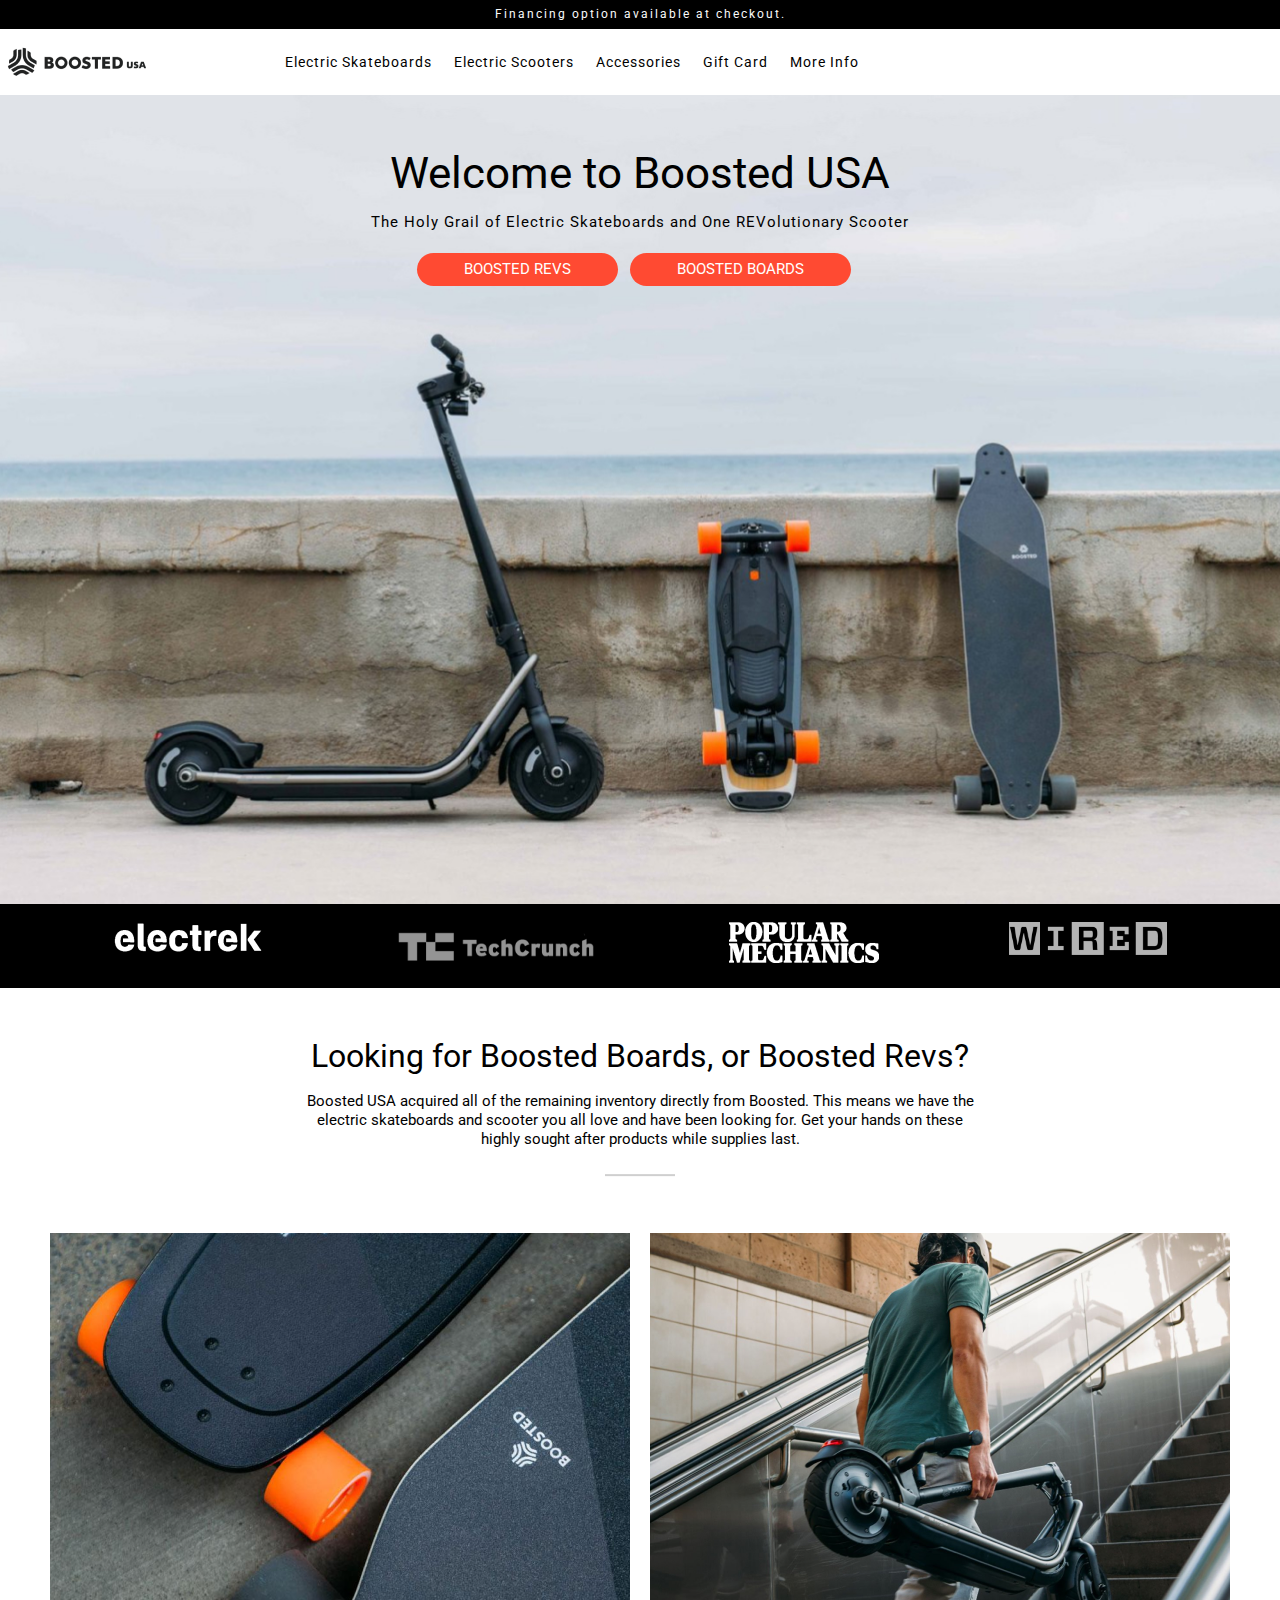
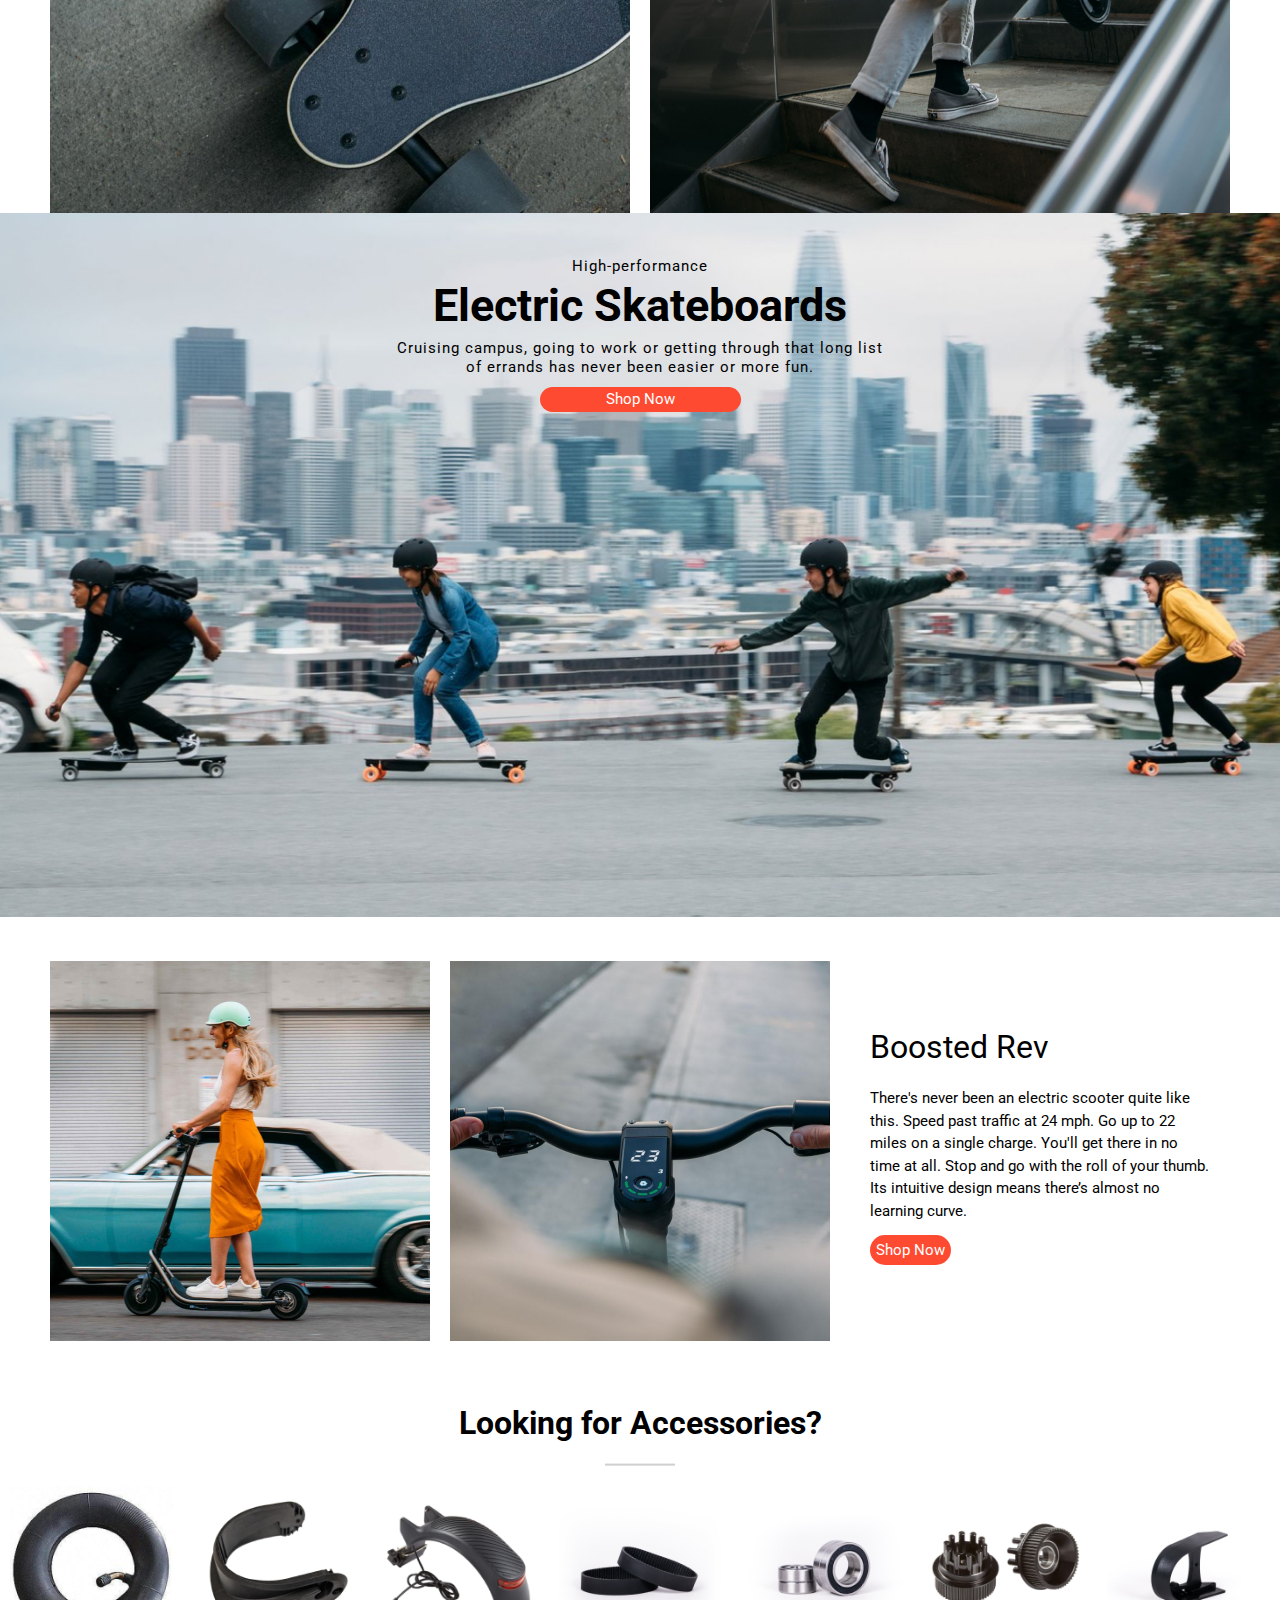
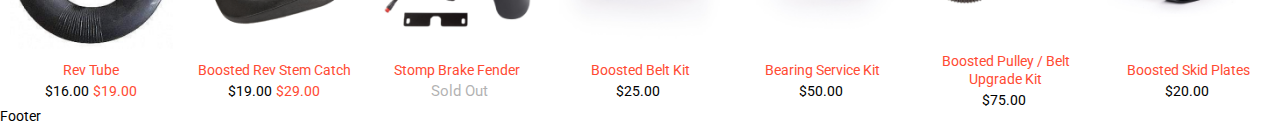
==== commit ce107f60: "Add files via upload" ====
--- a/index.html
+++ b/index.html
@@ -198,6 +198,100 @@
 					</div>					
 				</div>
 
+				<div class="accessories">
+					<div class="accessories__container _container">
+						<div class="accessories__column">
+							<div class="accessories__title">Looking for Accessories?</div>
+							<div class="accessories__separator">								
+								<img src="img/accessories/separator.png" alt="">
+							</div>
+							<div class="accessories__items">
+								<div class="accessories__items__row">
+									<div class="accessories__item tube">
+										<div class="accessories__item__picture">
+											<img src="img/accessories/tube.png" alt="">
+										</div>
+										<div class="accessories__item__title">Rev Tube</div>
+										<div class="accessories__item__price">
+											<div class="accessories__blackprice">$16.00</div>
+											<div class="accessories__redprice">$19.00</div>
+											<div class="sold"></div>
+										</div>
+									</div>
+									<div class="accessories__item stemcatch">
+										<div class="accessories__item__picture">
+											<img src="img/accessories/stemCatch.png" alt="">
+										</div>
+										<div class="accessories__item__title">Boosted Rev Stem Catch</div>
+										<div class="accessories__item__price">
+											<div class="accessories__blackprice">$19.00</div>
+											<div class="accessories__redprice">$29.00</div>
+											<div class="sold"></div>
+										</div>
+									</div>
+									<div class="accessories__item fender">
+										<div class="accessories__item__picture">
+											<img src="img/accessories/fender.png" alt="">
+										</div>
+										<div class="accessories__item__title">Stomp Brake Fender</div>
+										<div class="accessories__item__price">
+											<div class="accessories__blackprice"></div>
+											<div class="accessories__redprice"></div>
+											<div class="sold">Sold Out</div>
+										</div>
+									</div>
+									<div class="accessories__item belt">
+										<div class="accessories__item__picture">
+											<img src="img/accessories/belt.png" alt="">
+										</div>
+										<div class="accessories__item__title">Boosted Belt Kit</div>
+										<div class="accessories__item__price">
+											<div class="accessories__blackprice">$25.00</div>
+											<div class="accessories__redprice"></div>
+											<div class="sold"></div>
+										</div>
+									</div>
+									<div class="accessories__item bearing">
+										<div class="accessories__item__picture">
+											<img src="img/accessories/bearing.png" alt="">
+										</div>
+										<div class="accessories__item__title">Bearing Service Kit</div>
+										<div class="accessories__item__price">
+											<div class="accessories__blackprice">$50.00</div>
+											<div class="accessories__redprice"></div>
+											<div class="sold"></div>
+										</div>
+									</div>
+									<div class="accessories__item pulley">
+										<div class="accessories__item__picture">
+											<img src="img/accessories/pulley.png" alt="">
+										</div>
+										<div class="accessories__item__title">Boosted Pulley / Belt Upgrade Kit</div>
+										<div class="accessories__item__price">
+											<div class="accessories__blackprice">$75.00</div>
+											<div class="accessories__redprice"></div>
+											<div class="sold"></div>
+										</div>
+									</div>
+									<div class="accessories__item plates">
+										<div class="accessories__item__picture">
+											<img src="img/accessories/plates.png" alt="">
+										</div>
+										<div class="accessories__item__title">Boosted Skid Plates</div>
+										<div class="accessories__item__price">
+											<div class="accessories__blackprice">$20.00</div>
+											<div class="accessories__redprice"></div>
+											<div class="sold"></div>
+										</div>
+									</div>
+								</div>								
+							</div>
+							
+							
+						</div>
+					</div>
+				</div>
+
 
 		
 
--- a/css/style.css
+++ b/css/style.css
@@ -354,10 +354,20 @@
 	margin: 0  0 0 10px;
 }
 
-
-
-
-
+@media (max-width:1170px) {
+	.board img {
+		max-width: 100%;
+	}
+
+	.rev img {
+		max-width: 100%;
+	}
+
+
+}
+
+
+/*
 @media (max-width:1170px) {
 	.board img {
 		width: 570px;
@@ -448,7 +458,7 @@
 	.rev img {
 		width: 490px;
 	}
-}
+}*/
 
 
 @media (max-width:992px) {
@@ -863,4 +873,109 @@
 }
 
 
-
+/*----------------accessories--------------------*/
+
+.accessories {
+
+}
+
+.accessories__container {
+
+}
+
+.accessories__column {
+	display: flex;
+	flex-direction: column;
+	justify-content: center;
+	align-items: center;
+}
+
+.accessories__title {
+  margin: 64px 0px 22px 0px;
+  font-size: 32px;
+  line-height: 1.125;
+  text-align: center;
+  font-weight: 700;
+
+}
+
+.accessories__separator {
+	
+}
+
+.accessories__items {
+
+}
+
+.accessories__items__row {
+ 	display: flex;
+	flex-direction: row;
+
+}
+
+@media (max-width:411px) {
+	
+	.accessories__items__row{
+		flex-direction: column;
+		
+	}
+}
+
+@media (max-width:681px) {
+	
+	.accessories__items__row{
+		flex-wrap: wrap;
+		
+	}
+}
+
+.accessories__item {
+	display: flex;
+	flex-direction: column;
+	justify-content: center;
+	align-items: center;
+	
+}
+
+.accessories__item__picture {
+	margin: 0px 10px 12px 10px;
+}
+
+.accessories__item__picture img {
+	max-width: 100%;
+}
+
+
+.accessories__item__title {
+	text-align: center;
+	margin: 0 0 3px 0;
+	font-size: 14px;
+	line-height: 1.29;
+	color: #FF4A32;
+}
+
+.accessories__item__price {
+	display: flex;
+	flex-direction: row;
+
+}
+
+.accessories__blackprice {
+	margin: 0 2px 0 0;
+	font-size: 14px;
+	line-height: 1.29;
+}
+
+.accessories__redprice {
+	margin: 0 0 0 2px;
+	font-size: 14px;
+	line-height: 1.29;
+	color: #FF4A32;
+}
+
+.sold {
+	font-size: 15px;
+	line-height: 1.2;
+	opacity: 0.3;
+}
+
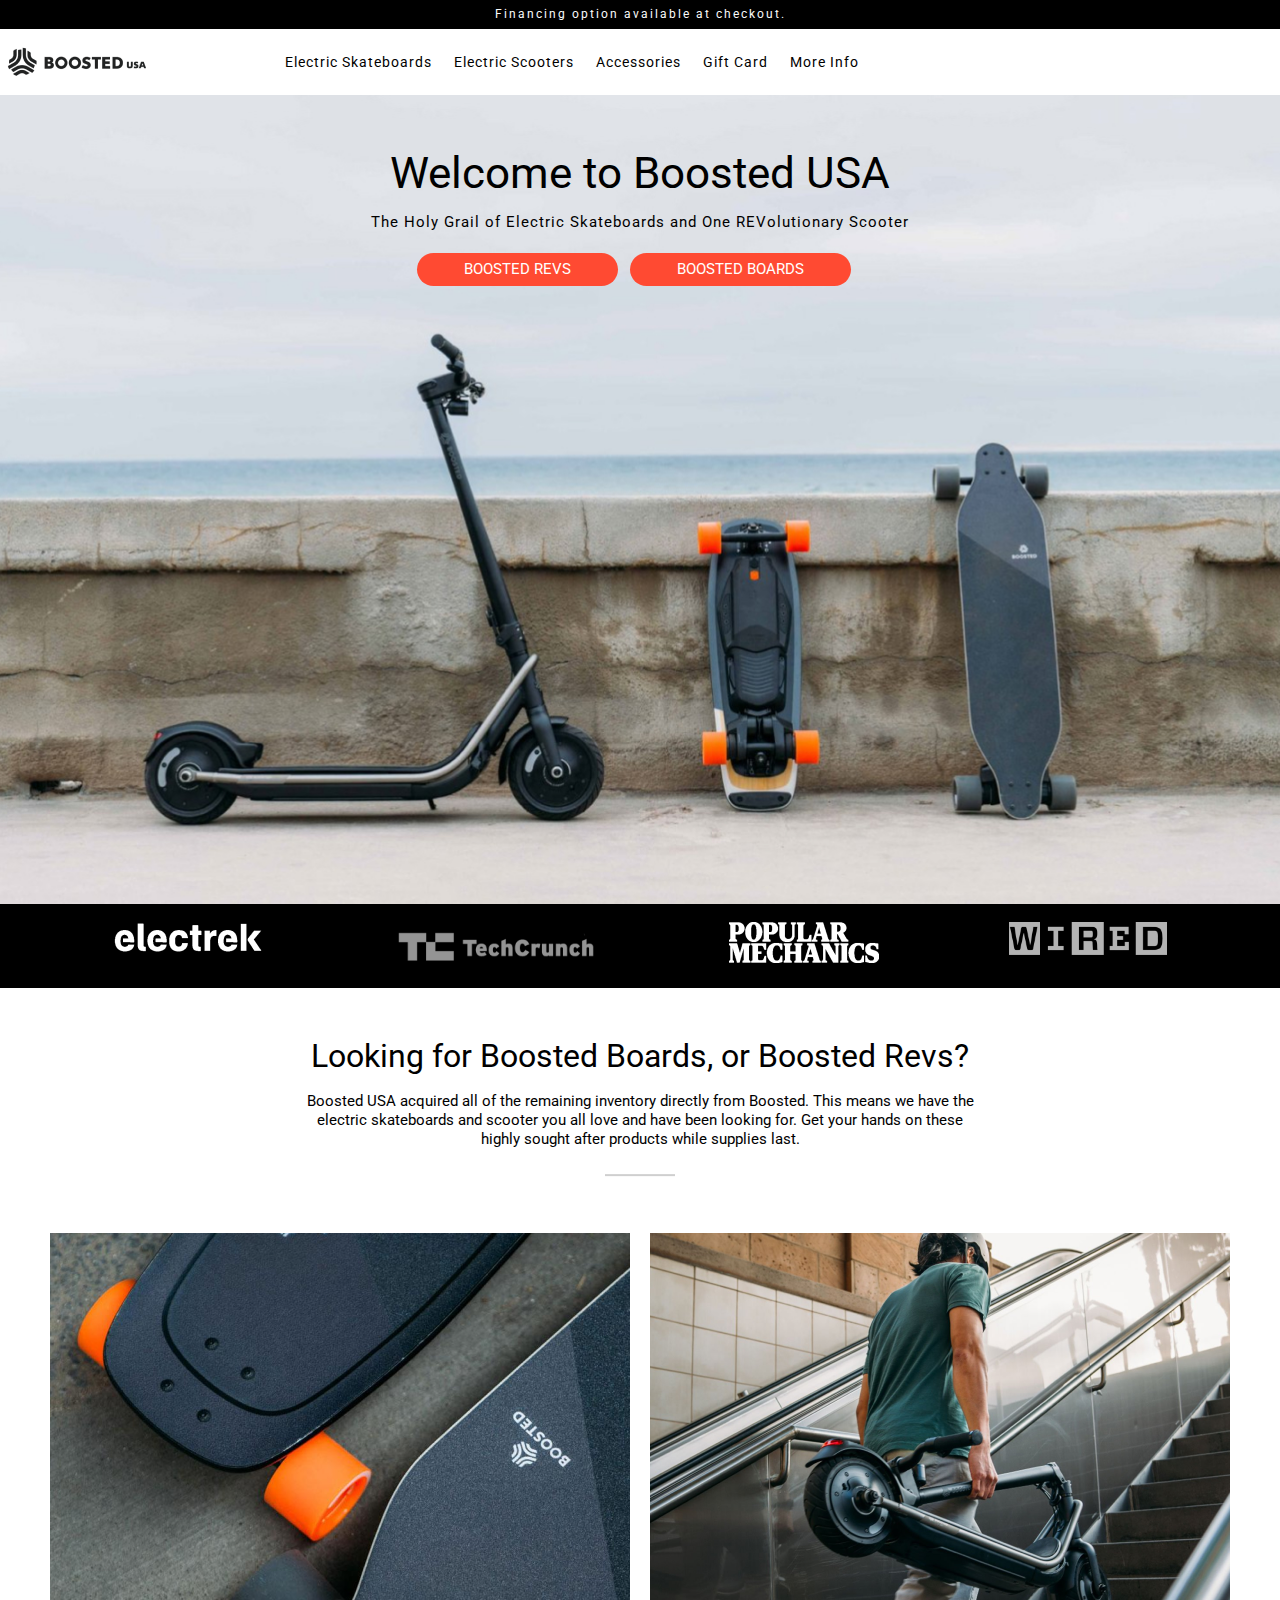
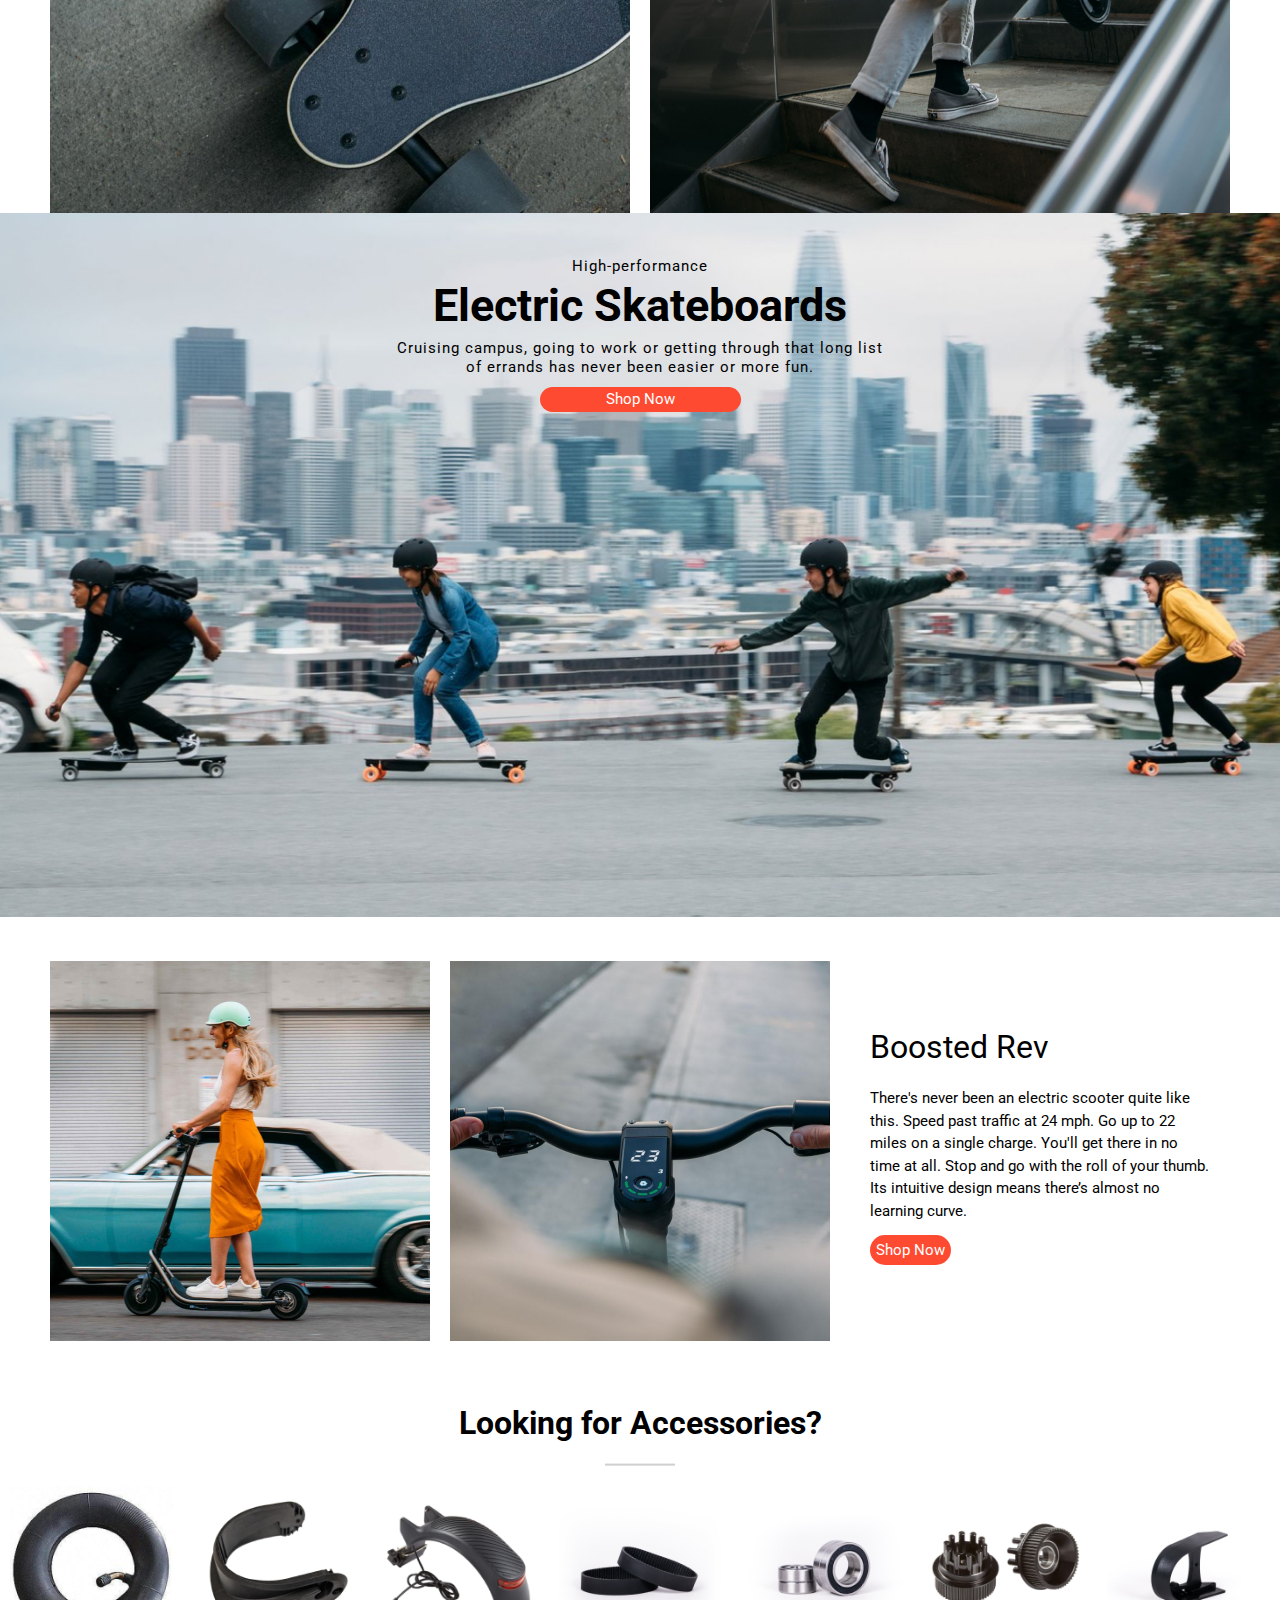
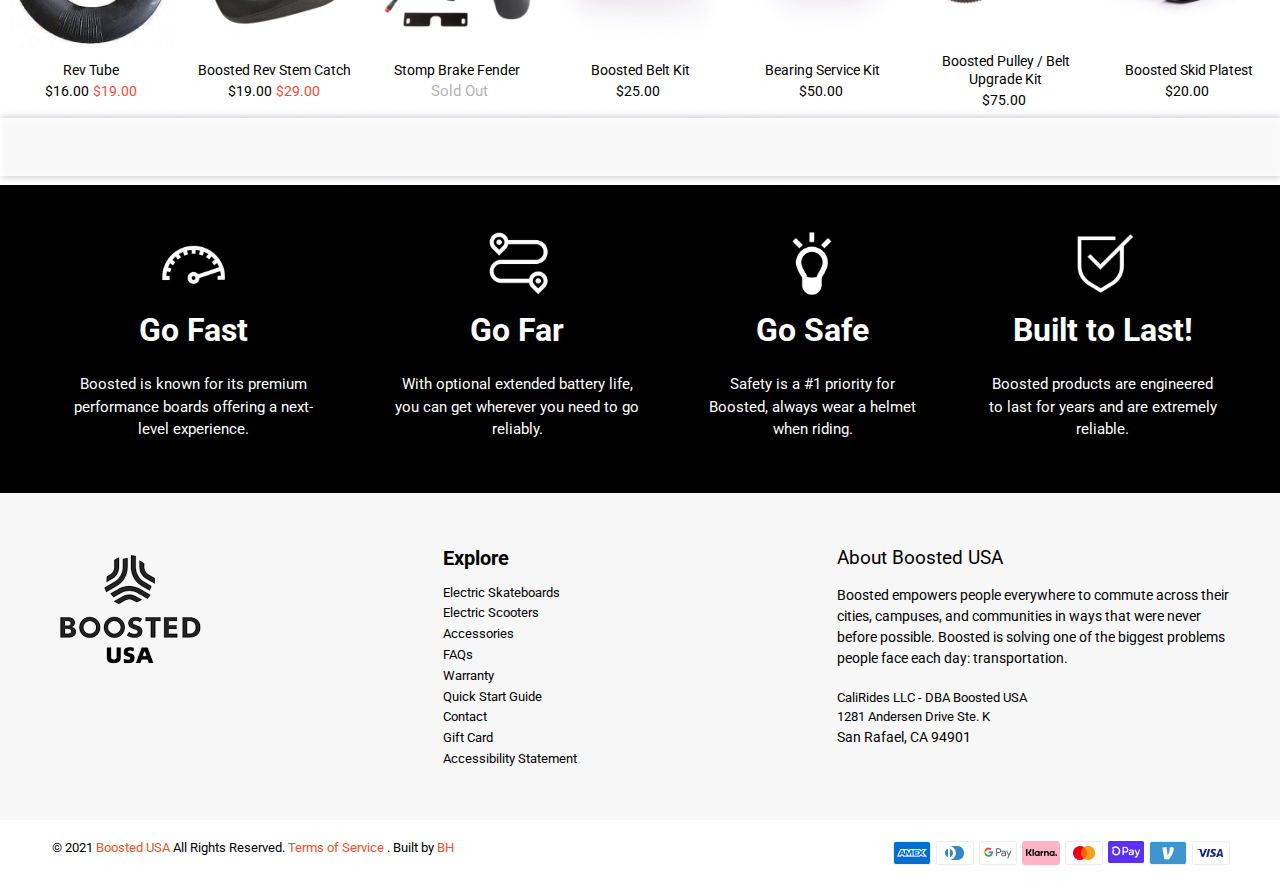
==== commit 57a76d3e: "Add files via upload" ====
--- a/index.html
+++ b/index.html
@@ -173,14 +173,16 @@
 					<div class="boosted__rev__container _container">
 						<div class="boosted__rev__body">
 							<div class="boosted__rev__row">
-								<div class="boosted__rev__item boosted__rev__item1">
-									<div class="boosted__rev__image">
-										<img src="img/rev/1.png" alt="rev">
-									</div>
-								</div>
+								
+								<div class="boosted__rev__item boosted__rev__item1">									
+									<div class="boosted__rev__image">									
+											<img src="img/rev/1.png" alt="rev">										
+									</div>
+								</div>
+							    
 								<div class="boosted__rev__item boosted__rev__item2">
-									<div class="boosted__rev__image">
-										<img src="img/rev/2.png" alt="rev">
+									<div class="boosted__rev__image">										
+											<img src="img/rev/2.png" alt="rev">										
 									</div>
 								</div>
 								<div class="boosted__rev__item boosted__rev__item3">
@@ -201,7 +203,9 @@
 				<div class="accessories">
 					<div class="accessories__container _container">
 						<div class="accessories__column">
-							<div class="accessories__title">Looking for Accessories?</div>
+							<div class="accessories__title">
+								<a href="">	Looking for Accessories?</a>
+							</div>
 							<div class="accessories__separator">								
 								<img src="img/accessories/separator.png" alt="">
 							</div>
@@ -209,9 +213,9 @@
 								<div class="accessories__items__row">
 									<div class="accessories__item tube">
 										<div class="accessories__item__picture">
-											<img src="img/accessories/tube.png" alt="">
-										</div>
-										<div class="accessories__item__title">Rev Tube</div>
+											<a href=""><img src="img/accessories/tube.png" alt=""></a>
+										</div>
+										<div class="accessories__item__title"><a href="">Rev Tube</a></div>
 										<div class="accessories__item__price">
 											<div class="accessories__blackprice">$16.00</div>
 											<div class="accessories__redprice">$19.00</div>
@@ -220,9 +224,9 @@
 									</div>
 									<div class="accessories__item stemcatch">
 										<div class="accessories__item__picture">
-											<img src="img/accessories/stemCatch.png" alt="">
-										</div>
-										<div class="accessories__item__title">Boosted Rev Stem Catch</div>
+											<a href=""><img src="img/accessories/stemCatch.png" alt=""></a>
+										</div>
+										<div class="accessories__item__title"><a href="">Boosted Rev Stem Catch</a></div>
 										<div class="accessories__item__price">
 											<div class="accessories__blackprice">$19.00</div>
 											<div class="accessories__redprice">$29.00</div>
@@ -231,9 +235,9 @@
 									</div>
 									<div class="accessories__item fender">
 										<div class="accessories__item__picture">
-											<img src="img/accessories/fender.png" alt="">
-										</div>
-										<div class="accessories__item__title">Stomp Brake Fender</div>
+											<a href=""><img src="img/accessories/fender.png" alt=""></a>
+										</div>
+										<div class="accessories__item__title"><a href="">Stomp Brake Fender</a></div>
 										<div class="accessories__item__price">
 											<div class="accessories__blackprice"></div>
 											<div class="accessories__redprice"></div>
@@ -242,9 +246,9 @@
 									</div>
 									<div class="accessories__item belt">
 										<div class="accessories__item__picture">
-											<img src="img/accessories/belt.png" alt="">
-										</div>
-										<div class="accessories__item__title">Boosted Belt Kit</div>
+											<a href=""><img src="img/accessories/belt.png" alt=""></a>
+										</div>
+										<div class="accessories__item__title"><a href="">Boosted Belt Kit</a></div>
 										<div class="accessories__item__price">
 											<div class="accessories__blackprice">$25.00</div>
 											<div class="accessories__redprice"></div>
@@ -253,9 +257,9 @@
 									</div>
 									<div class="accessories__item bearing">
 										<div class="accessories__item__picture">
-											<img src="img/accessories/bearing.png" alt="">
-										</div>
-										<div class="accessories__item__title">Bearing Service Kit</div>
+											<a href=""><img src="img/accessories/bearing.png" alt=""></a>
+										</div>
+										<div class="accessories__item__title"><a href="">Bearing Service Kit</a></div>
 										<div class="accessories__item__price">
 											<div class="accessories__blackprice">$50.00</div>
 											<div class="accessories__redprice"></div>
@@ -264,9 +268,9 @@
 									</div>
 									<div class="accessories__item pulley">
 										<div class="accessories__item__picture">
-											<img src="img/accessories/pulley.png" alt="">
-										</div>
-										<div class="accessories__item__title">Boosted Pulley / Belt Upgrade Kit</div>
+											<a href=""><img src="img/accessories/pulley.png" alt=""></a>
+										</div>
+										<div class="accessories__item__title"><a href="">Boosted Pulley / Belt Upgrade Kit</a></div>
 										<div class="accessories__item__price">
 											<div class="accessories__blackprice">$75.00</div>
 											<div class="accessories__redprice"></div>
@@ -275,19 +279,96 @@
 									</div>
 									<div class="accessories__item plates">
 										<div class="accessories__item__picture">
-											<img src="img/accessories/plates.png" alt="">
-										</div>
-										<div class="accessories__item__title">Boosted Skid Plates</div>
+											<a href=""><img src="img/accessories/plates.png" alt=""></a>
+										</div>
+										<div class="accessories__item__title"><a href="">Boosted Skid Platest</a></div>
 										<div class="accessories__item__price">
 											<div class="accessories__blackprice">$20.00</div>
 											<div class="accessories__redprice"></div>
 											<div class="sold"></div>
 										</div>
 									</div>
+									
 								</div>								
 							</div>
 							
 							
+						</div>
+					</div>
+				</div>
+
+				<div class="grey__rectangle">
+					<img src="img/grey-rectangle.png" alt="">
+				</div>
+
+				<div class="go">
+					<div class="go__container _container">
+						<div class="go__row">							
+								<div class="go__item">
+									<div class="go__item__column">
+										<div class="go__icon"><img src="img/go/1.svg"alt=""></div>
+										<div class="go__title">Go Fast</div>
+										<div class="go__subtitle">Boosted is known for its premium performance boards offering a next-level experience.</div>
+									</div>
+								</div>
+								<div class="go__item">
+									<div class="go__item__column">
+										<div class="go__icon"><img src="img/go/2.svg"alt=""></div>
+										<div class="go__title">Go Far</div>
+										<div class="go__subtitle">With optional extended battery life, you can get wherever you need to go reliably.</div>
+									</div>
+								</div>
+								<div class="go__item">
+									<div class="go__item__column">
+										<div class="go__icon"><img src="img/go/3.svg"alt=""></div>
+										<div class="go__title">Go Safe</div>
+										<div class="go__subtitle">Safety is a #1 priority for Boosted, always wear a helmet when riding.</div>
+									</div>
+								</div>
+								<div class="go__item">
+									<div class="go__item__column">
+										<div class="go__icon"><img src="img/go/4.svg"alt=""></div>
+										<div class="go__title">Built to Last!</div>
+										<div class="go__subtitle">Boosted products are engineered to last for years and are extremely reliable.</div>
+									</div>
+								</div>
+							
+						</div>
+					</div>
+				</div>
+
+				<div class="about">
+					<div class="about__container">
+						<div class="about__row">
+							<div class="about__item about__logo">
+								<a href=""><img src="img/logo.png" alt=""></a>
+							</div>
+
+							<div class="about__item about__expore">
+								<div class="about__expore__title">Explore</div>
+								<div>
+									<ul>
+										<li><a  class="about__expore__list" href="">Electric Skateboards</a></li>
+										<li><a  class="about__expore__list" href="">Electric Scooters</a></li>
+										<li><a  class="about__expore__list" href="">Accessories</a></li>
+										<li><a  class="about__expore__list" href="">FAQs</a></li>
+										<li><a  class="about__expore__list" href="">Warranty</a></li>
+										<li><a  class="about__expore__list" href="">Quick Start Guide</a></li>
+										<li><a  class="about__expore__list" href="">Contact</a></li>
+										<li><a  class="about__expore__list" href="">Gift Card</a></li>
+										<li><a  class="about__expore__list" href="">Accessibility Statement</a></li>
+									</ul>
+								</div>
+							</div>
+
+							<div class="about__item about__boosted__usa">
+								<div class="about__title">About Boosted USA</div>
+								<div class="about__text">Boosted empowers people everywhere to commute across their cities, campuses, and communities in ways that were never before possible. Boosted is solving one of the biggest problems people face each day: transportation.</div>
+
+								<div class="calirides">CaliRides LLC - DBA Boosted USA</div>
+								<div class="about__address">1281 Andersen Drive Ste. K</div>
+								<div class="about__sanrafael">San Rafael, CA 94901</div>
+							</div>
 						</div>
 					</div>
 				</div>
@@ -298,7 +379,41 @@
 			
 			</main>
 			<footer class="footer">
-				Footer
+				<div class="footer__container _container">
+					<div class="footer__row">
+						<div class="footer__part footer__rights">
+							<div class="footer__rights__item year">
+								© 2021
+							</div>
+							<div class="footer__rights__item name">
+								<a href="">Boosted USA</a>	
+							</div>
+							<div class="footer__rights__item all__rights__reserved">
+								All Rights Reserved.
+							</div>
+							<div class="footer__rights__item terms">
+								<a href="">Terms of Service</a>
+							</div>
+							<div class="footer__rights__item built">
+								. Built by
+							</div>
+							<div class="footer__rights__item bh">
+								<a href="">BH</a>
+							</div>
+						</div>
+						<div class="footer__part footer__pay">
+							<div class="footer__pay__item"><a href=""><img src="img/footer/1.png" alt=""></a></div>
+							<div class="footer__pay__item"><a href=""><img src="img/footer/2.png" alt=""></a></div>
+							<div class="footer__pay__item"><a href=""><img src="img/footer/3.png" alt=""></a></div>
+							<div class="footer__pay__item"><a href=""><img src="img/footer/4.png" alt=""></a></div>
+							<div class="footer__pay__item"><a href=""><img src="img/footer/5.png" alt=""></a></div>
+							<div class="footer__pay__item"><a href=""><img src="img/footer/6.png" alt=""></a></div>
+							<div class="footer__pay__item"><a href=""><img src="img/footer/7.png" alt=""></a></div>
+							<div class="footer__pay__item"><a href=""><img src="img/footer/8.png" alt=""></a></div>				
+
+						</div>
+					</div>
+				</div>
 			</footer>
 		</div>
 		<script src="js/script.js"></script>
--- a/css/style.css
+++ b/css/style.css
@@ -625,6 +625,9 @@
 	
 }
 
+
+
+
 /*-------------------boosted__rev----------------------*/
 
 .boosted__rev {
@@ -910,6 +913,8 @@
 .accessories__items__row {
  	display: flex;
 	flex-direction: row;
+	justify-content: center;
+
 
 }
 
@@ -979,3 +984,250 @@
 	opacity: 0.3;
 }
 
+.grey__rectangle img {
+	max-width: 100%;
+}
+
+/*-----------------GO----------------------*/
+
+.go {
+	background-color: black;
+	
+}
+
+.go__container {
+	padding: 35px 26.5px 52px 26.5px;
+}
+
+.go__row {
+	display: flex;
+	flex-direction: row;
+	justify-content: center;
+	
+}
+
+@media (max-width:798px) {
+	.go__row {
+		display: flex;
+		flex-direction: column;
+		justify-content: center;
+		
+	}
+}
+
+.go__item {
+	margin: 0 33.5px;
+}
+
+
+.go__item__column {
+	
+	display: flex;
+	flex-direction: column;
+	align-items: center;
+}
+
+.go__title {
+	font-size: 32px;
+	line-height: 1.125;
+	font-weight: 700;
+	color:#FFFFFF;
+}
+
+.go__subtitle {
+	font-size: 15px;
+	line-height: 1.5;
+	color:#FFFFFF;
+}
+
+
+.go__icon {
+	margin: 0 0 5px 0;
+}
+
+.go__title {
+	margin: 0 0 25px 0;
+}
+
+.go__subtitle {
+  text-align: center;
+}
+
+/*----------------ABOUT-----------------*/
+
+.about {
+	background-color: #F7F7F7;
+}
+
+.about__container {
+	padding: 50px 0px 0px 0px;
+	max-width: 1180px;
+	margin: 0 auto;
+
+}
+
+@media (max-width:798px) {
+	.about__container {
+		padding: 50px 0px 50px 25px;
+		
+	
+	}
+}
+
+.about__row {
+	display: flex;
+	flex-direction: row;
+	justify-content: center;
+	flex-wrap: wrap;
+	
+}
+
+
+.about__item {
+	flex: 1 1 33.3333%;
+}
+
+@media (max-width:798px) {
+	.about__item {
+		flex: 1 1 100%;
+	}
+}
+
+.about__logo {
+	
+}
+
+.about__expore {
+	margin-bottom: 50px;
+}
+
+.about__expore__title {
+	font-size: 20px;
+	line-height: 1.5;
+	margin-bottom: 10px;
+	font-weight: 700;	
+}
+
+.about__expore__list {
+	font-size: 13px;
+	line-height: 1.6;
+	
+	
+}
+
+.about__expore__list:hover {
+	color: 	#FF4A32;
+}
+
+
+
+.about__boosted__usa {
+	
+}
+
+.about__title {
+	font-size: 19px;
+	line-height: 1.57;
+	margin: 0 0 12px 0;
+}
+
+.about__text {
+	font-size: 14px;
+	line-height: 1.5;
+	margin: 0 0 19px 0;
+}
+
+.calirides {
+	font-size: 13px;
+	line-height: 1.5;
+}
+
+.about__address {
+	font-size: 13px;
+	line-height: 1.5;
+}
+
+.about__sanrafael {
+	font-size: 14px;
+	line-height: 1.5;
+}
+
+/*---------------FOOTER--------------------*/
+
+.footer {
+
+}
+
+.footer__container {
+	max-width: 1180px;
+}
+
+.footer__row {
+	display: flex;
+	flex-direction: row;
+	justify-content: space-between;
+	flex-wrap: wrap;
+	
+}
+
+.footer__part {
+	display: flex;
+	flex-direction: row;
+	flex-wrap: wrap;
+}
+
+
+
+
+.footer__rights {
+	display: flex;
+	flex-direction: row;
+	margin: 19px 0 32px 0;
+	font-size: 13px;
+	line-height: 1.44;
+}
+
+
+.footer__rights__item {
+	margin: 0 1.5px 0 1.5px;
+}
+
+.name a {
+	color:  #FF4A32;
+}
+
+.terms a {
+	color:  #FF4A32;
+}
+
+.bh a {
+	color:  #FF4A32;
+}
+
+.footer__pay {
+	margin: 21px 0 27px 0;
+	display: flex;
+	flex-direction: row;
+}
+
+.footer__pay__item:not(:last-child) {
+	margin-right: 5px;
+}
+
+@media (max-width:798px) {
+	.footer__part {
+		flex: 1 0 100%;	
+		display: flex;
+		flex-direction: row;
+		justify-content: center;
+		
+	}
+
+	.footer__rights {		
+		margin: 20px auto 20px auto;	
+	}
+
+	.footer__pay {
+		margin: 0 auto 20px auto;	
+	}
+}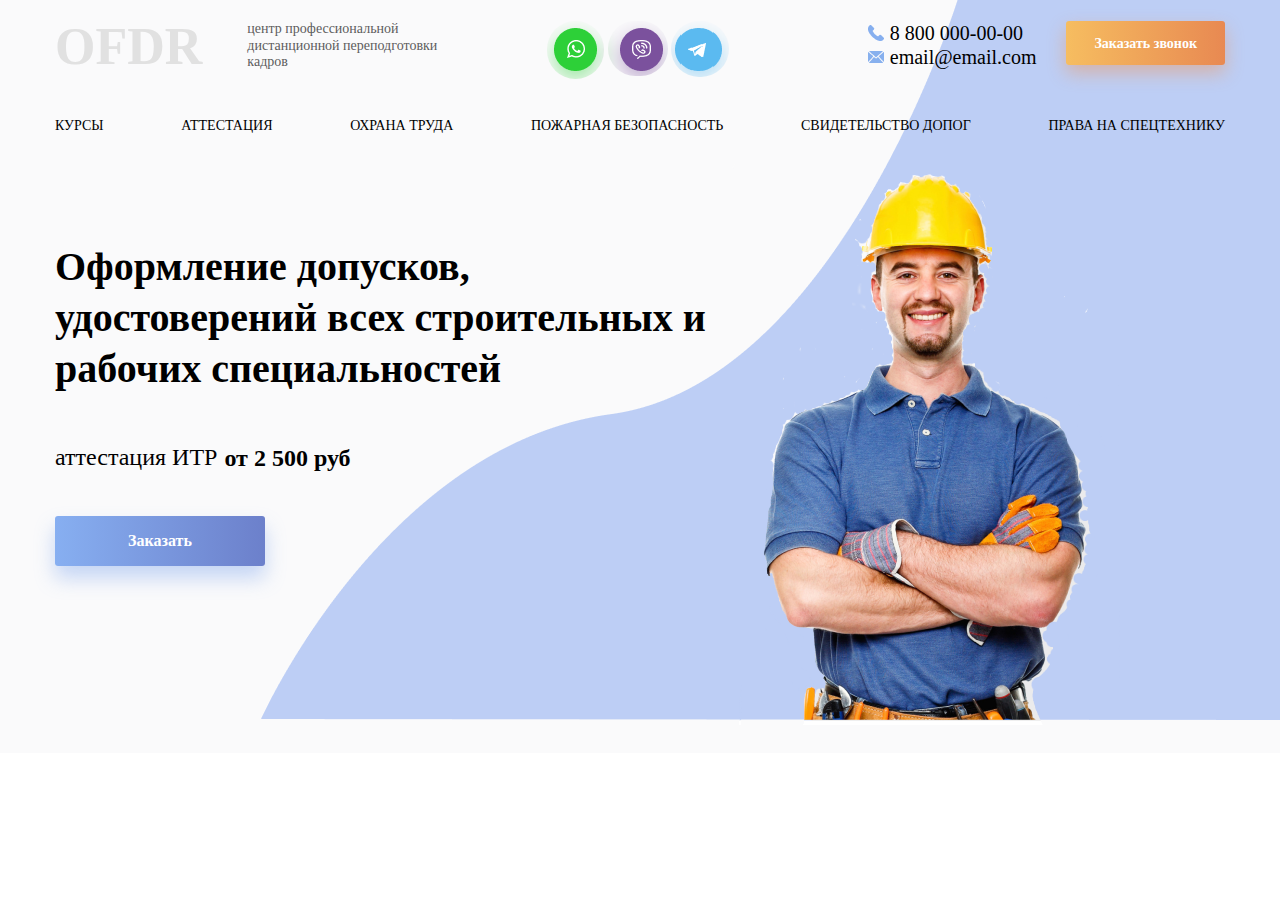
==== commit 7928030c: "Add files via upload" ====
--- a/index.html
+++ b/index.html
@@ -4,13 +4,13 @@
 <html lang="ru">
 	<!-- Заголовок страницы, контейнер для других важных данных (не отображается) -->
 	<head>
-		<link rel="preconnect" href="https://fonts.googleapis.com">
-		<link rel="preconnect" href="https://fonts.gstatic.com" crossorigin>
-		<link href="https://fonts.googleapis.com/css2?family=Roboto:wght@400;700&display=swap" rel="stylesheet">
+		
 		<!-- Заголовок страницы в браузере -->
-		<title>Boosted Usa</title>
+		<title>OFDR Центр профессиональной подготовки</title>
 		<!-- Адаптив -->
 		<meta name="viewport" content="width=device-width, initial-scale=1.0, maximum-scale=1.0, user-scalable=0" />
+		<!-- Фавиконка -->
+		<link rel="icon" href="img/favicons/favicon.ico" type="image">
 		<!-- Подключаем CSS -->
 		<link rel="stylesheet" href="css/style.css" />
 		<!-- Кодировка страницы -->
@@ -23,399 +23,102 @@
 			<header class="header">
 				<div class="header__container _container">
 					<div class="header__column">
-						<div class="header__column_1">
-							<div class="row_1-text">Financing option available at checkout.</div>							
+						<div class="header__contacts">
+							<div class="header__contacts__block header__contacts__block1">
+								<div class="header__tittle">
+									OFDR
+								</div>
+								<div class="header__subtittle">
+									центр профессиональной дистанционной переподготовки кадров
+								</div>
+							</div>
+							<div class="header__contacts__block header__contacts__block2">
+								<div class="header__messengers">
+									<a href="" class="whats">
+										<img src="img/header/whatsapp.png" alt="" class="_ibg">
+									</a>
+									<a href="" class="viber">
+										<img src="img/header/viber.png" alt="" class="_ibg">
+									</a>
+									<a href="" class="telegram">
+										<img src="img/header/telegram.png" alt="" class="_ibg">
+									</a>
+								</div>
+							</div>
+							<div class="header__contacts__block header__contacts__block3">
+								<div class="header__phone-mail">
+									<div class="header__phone">
+										8 800 000-00-00
+									</div>
+									<div class="header__mail">
+										email@email.com
+									</div>
+								</div>
+								<div class="header__order">
+									<a href="" class="header__button">Заказать звонок</a>
+								</div>
+							</div>
 						</div>
-						<div class="header__column_2">
-							<a href="" class="header_logo">
-								<img src="img/header.png" alt="">
-							</a>
-							<nav class="header__menu menu">
-								<ul class="menu__list">
-									<li class="menu__item">
-										<a href="" class="menu__link">
-											Electric Skateboards
-										</a>
-									</li>
-									<li class="menu__item">
-										<a href="" class="menu__link">
-											Electric Scooters
-										</a>
-									</li>
-									<li class="menu__item">
-										<a href="" class="menu__link">
-											Accessories
-										</a>
-									</li>
-									<li class="menu__item">
-										<a href="" class="menu__link">
-											Gift Card
-										</a>
-									</li>
-									<li class="menu__item">
-										<a href="" class="menu__link">
-											More Info
-										</a>
-									</li>
-								</ul>
-							</nav>
+					
+						<div class="header__menu">
+							<ul class="header__list ">
+								<li class="menu-item">
+									<a href="" class="header__link">КУРСЫ</a>
+								</li>
+								<li class="menu__item">
+									<a href="" class="header__link">АТТЕСТАЦИЯ</a>
+								</li>
+								<li class="menu__item">
+									<a href="" class="header__link">ОХРАНА ТРУДА</a>
+								</li>
+								<li class="menu__item">
+									<a href="" class="mheader__link">ПОЖАРНАЯ БЕЗОПАСНОСТЬ</a>
+								</li>
+								<li class="menu__item">
+									<a href="" class="header__link">СВИДЕТЕЛЬСТВО ДОПОГ</a>
+								</li>
+								<li class="menu__item">
+									<a href="" class="header__link">ПРАВА НА СПЕЦТЕХНИКУ</a>
+								</li>
+							</ul>
+						</div>
+						<div class="header__burger">
+							<span></span>
 						</div>
 					</div>
-				
-				
 				</div>
 			</header>
 			<main class="page">
-				<div class="page__welcome">
-					<div class="welcome__container _container">
-						<div class="welcome__body">
-							<h1 class="welcome__body__title">
-								Welcome to Boosted USA
-							</h1>
-							<div class="welcome__body__subtitle">
-								The Holy Grail of Electric Skateboards and One REVolutionary Scooter
+				<div class="page__main-block main-block">
+					<div class="main-block__container _container">
+						<div class="main-block__row">
+							<div class="main-block__content">
+								<div class="main-block__title">
+									Оформление допусков, удостоверений всех строительных и  рабочих специальностей
+								</div>
+								<div class="main-block__subtitle">
+									<div class="subtitle__att">аттестация ИТР</div>
+									<div class="subtitle__price">от 2 500 руб</div>
+								</div>
+							
+								<div class="main-block__order">
+									<a href="" class="main-block__button">Заказать</a>
+								</div>
+								
 							</div>
-							<div class="welcome__body__buttons">
-								<a href="" class="welcome__body__button">BOOSTED REVS</a>
-								<a href="" class="welcome__body__button">BOOSTED BOARDS</a>
+							<div class="main-block__image">								
+								<img src="img/main-block/worker (1).png" alt="" class="worker">
 							</div>
-							
 						</div>
 
 					</div>
-					<div class="welcome__body__image _ibg">
-						<img src="img/main-page.jpg" alt="cover">
-					</div>
-				</div>
-				<div class="partner">
-					<div class="partner__container _container">
-						<div class="partner__row">
-
-							<div class="partner__item">
-								<div class="partner__logo">
-									<a href="" class="">
-										<img src="img/partners/1.png" alt="">
-									</a>
-								</div>
-							</div>
-							<div class="partner__item">
-
-								<a href="" class="">
-									<img src="img/partners/2.png" alt="">
-								</a>
-							</div>
-							<div class="partner__item">
-								<a href="" class="">
-									<img src="img/partners/3.png" alt="">
-								</a>
-							</div>
-							<div class="partner__item">
-								<a href="" class="">
-									<img src="img/partners/4.png" alt="">
-								</a>
-							</div>
-					
-
-						</div>
-					</div>
-				</div>
-				<div class="boards__or__revs">
-					<div class="boards__or__revs__container _container">
-						<div class="boards__or__revs__column">
-							<div class="boards__or__revs__title">Looking for Boosted Boards, or Boosted Revs?</div>
-							<div class="boards__or__revs__subtitle">Boosted USA acquired all of the remaining inventory directly from Boosted.  This means we have the electric skateboards and scooter you all love and have been looking for.  Get your hands on these highly sought after products while supplies last.</div>
-							<div class="boards__or__revs__seprator">
-								<img src="img/boardsOrRevs/Rectangle.png" alt="">
-							</div>
-							<div class="boards__or__revs__pictures">
-								<div class="boards__or__revs__row">
-									<div class="boards__or__revs__picture">									
-										
-											<a href="" class="board boards__revs__image">
-												<img src="img/boardsOrRevs/1.png" alt="">
-											</a>
-										
-									</div>
-									<div class="boards__or__revs__picture">
-										
-											<a href="" class="rev boards__revs__image">
-												<img src="img/boardsOrRevs/2.png" alt="">
-											</a>
-									   </div>
-									</div>
-								</div>
-							</div>
-						</div>
-				</div>					
-
-				<div class="page__skateboards">
-					<div class="skateboards__container _container">
-						<div class="skateboards__body">
-							<div class="skateboards__uppertitle">
-								High-performance
-							</div>	
-							<div  class="skateboards__title">
-								Electric Skateboards
-							</div>
-							<div class="skateboards__subtitle">
-								Cruising campus, going to work or getting through that long list of errands has never been easier or more fun.
-							</div>
-							<div class="skateboards__button">
-								<a href="" class="skateboards__button__content">Shop Now</a>							
-							</div>							
-						</div>
-					</div>
-					<div class="skateboards__image _ibg">
-						<img src="img/skateboards.png" alt="cover">
-					</div>
-				</div>
-				<div class="boosted__rev">
-					<div class="boosted__rev__container _container">
-						<div class="boosted__rev__body">
-							<div class="boosted__rev__row">
-								
-								<div class="boosted__rev__item boosted__rev__item1">									
-									<div class="boosted__rev__image">									
-											<img src="img/rev/1.png" alt="rev">										
-									</div>
-								</div>
-							    
-								<div class="boosted__rev__item boosted__rev__item2">
-									<div class="boosted__rev__image">										
-											<img src="img/rev/2.png" alt="rev">										
-									</div>
-								</div>
-								<div class="boosted__rev__item boosted__rev__item3">
-									<div class="boosted__rev__title">Boosted Rev</div>
-									<div class="boosted__rev__text">
-										There's never been an electric scooter quite like this. Speed past traffic at 24 mph. Go up to 22 miles on a single charge. You'll get there in no time at all. Stop and go with the roll of your thumb. Its intuitive design means there’s almost no learning curve.
-									</div>
-									<div class="boosted__rev__button">
-										<a href="" class="boosted__rev__button__content">Shop Now</a>
-									</div>
-
-								</div>
-							</div>	
-						</div>
-					</div>					
-				</div>
-
-				<div class="accessories">
-					<div class="accessories__container _container">
-						<div class="accessories__column">
-							<div class="accessories__title">
-								<a href="">	Looking for Accessories?</a>
-							</div>
-							<div class="accessories__separator">								
-								<img src="img/accessories/separator.png" alt="">
-							</div>
-							<div class="accessories__items">
-								<div class="accessories__items__row">
-									<div class="accessories__item tube">
-										<div class="accessories__item__picture">
-											<a href=""><img src="img/accessories/tube.png" alt=""></a>
-										</div>
-										<div class="accessories__item__title"><a href="">Rev Tube</a></div>
-										<div class="accessories__item__price">
-											<div class="accessories__blackprice">$16.00</div>
-											<div class="accessories__redprice">$19.00</div>
-											<div class="sold"></div>
-										</div>
-									</div>
-									<div class="accessories__item stemcatch">
-										<div class="accessories__item__picture">
-											<a href=""><img src="img/accessories/stemCatch.png" alt=""></a>
-										</div>
-										<div class="accessories__item__title"><a href="">Boosted Rev Stem Catch</a></div>
-										<div class="accessories__item__price">
-											<div class="accessories__blackprice">$19.00</div>
-											<div class="accessories__redprice">$29.00</div>
-											<div class="sold"></div>
-										</div>
-									</div>
-									<div class="accessories__item fender">
-										<div class="accessories__item__picture">
-											<a href=""><img src="img/accessories/fender.png" alt=""></a>
-										</div>
-										<div class="accessories__item__title"><a href="">Stomp Brake Fender</a></div>
-										<div class="accessories__item__price">
-											<div class="accessories__blackprice"></div>
-											<div class="accessories__redprice"></div>
-											<div class="sold">Sold Out</div>
-										</div>
-									</div>
-									<div class="accessories__item belt">
-										<div class="accessories__item__picture">
-											<a href=""><img src="img/accessories/belt.png" alt=""></a>
-										</div>
-										<div class="accessories__item__title"><a href="">Boosted Belt Kit</a></div>
-										<div class="accessories__item__price">
-											<div class="accessories__blackprice">$25.00</div>
-											<div class="accessories__redprice"></div>
-											<div class="sold"></div>
-										</div>
-									</div>
-									<div class="accessories__item bearing">
-										<div class="accessories__item__picture">
-											<a href=""><img src="img/accessories/bearing.png" alt=""></a>
-										</div>
-										<div class="accessories__item__title"><a href="">Bearing Service Kit</a></div>
-										<div class="accessories__item__price">
-											<div class="accessories__blackprice">$50.00</div>
-											<div class="accessories__redprice"></div>
-											<div class="sold"></div>
-										</div>
-									</div>
-									<div class="accessories__item pulley">
-										<div class="accessories__item__picture">
-											<a href=""><img src="img/accessories/pulley.png" alt=""></a>
-										</div>
-										<div class="accessories__item__title"><a href="">Boosted Pulley / Belt Upgrade Kit</a></div>
-										<div class="accessories__item__price">
-											<div class="accessories__blackprice">$75.00</div>
-											<div class="accessories__redprice"></div>
-											<div class="sold"></div>
-										</div>
-									</div>
-									<div class="accessories__item plates">
-										<div class="accessories__item__picture">
-											<a href=""><img src="img/accessories/plates.png" alt=""></a>
-										</div>
-										<div class="accessories__item__title"><a href="">Boosted Skid Platest</a></div>
-										<div class="accessories__item__price">
-											<div class="accessories__blackprice">$20.00</div>
-											<div class="accessories__redprice"></div>
-											<div class="sold"></div>
-										</div>
-									</div>
-									
-								</div>								
-							</div>
-							
-							
-						</div>
-					</div>
-				</div>
-
-				<div class="grey__rectangle">
-					<img src="img/grey-rectangle.png" alt="">
-				</div>
-
-				<div class="go">
-					<div class="go__container _container">
-						<div class="go__row">							
-								<div class="go__item">
-									<div class="go__item__column">
-										<div class="go__icon"><img src="img/go/1.svg"alt=""></div>
-										<div class="go__title">Go Fast</div>
-										<div class="go__subtitle">Boosted is known for its premium performance boards offering a next-level experience.</div>
-									</div>
-								</div>
-								<div class="go__item">
-									<div class="go__item__column">
-										<div class="go__icon"><img src="img/go/2.svg"alt=""></div>
-										<div class="go__title">Go Far</div>
-										<div class="go__subtitle">With optional extended battery life, you can get wherever you need to go reliably.</div>
-									</div>
-								</div>
-								<div class="go__item">
-									<div class="go__item__column">
-										<div class="go__icon"><img src="img/go/3.svg"alt=""></div>
-										<div class="go__title">Go Safe</div>
-										<div class="go__subtitle">Safety is a #1 priority for Boosted, always wear a helmet when riding.</div>
-									</div>
-								</div>
-								<div class="go__item">
-									<div class="go__item__column">
-										<div class="go__icon"><img src="img/go/4.svg"alt=""></div>
-										<div class="go__title">Built to Last!</div>
-										<div class="go__subtitle">Boosted products are engineered to last for years and are extremely reliable.</div>
-									</div>
-								</div>
-							
-						</div>
-					</div>
-				</div>
-
-				<div class="about">
-					<div class="about__container">
-						<div class="about__row">
-							<div class="about__item about__logo">
-								<a href=""><img src="img/logo.png" alt=""></a>
-							</div>
-
-							<div class="about__item about__expore">
-								<div class="about__expore__title">Explore</div>
-								<div>
-									<ul>
-										<li><a  class="about__expore__list" href="">Electric Skateboards</a></li>
-										<li><a  class="about__expore__list" href="">Electric Scooters</a></li>
-										<li><a  class="about__expore__list" href="">Accessories</a></li>
-										<li><a  class="about__expore__list" href="">FAQs</a></li>
-										<li><a  class="about__expore__list" href="">Warranty</a></li>
-										<li><a  class="about__expore__list" href="">Quick Start Guide</a></li>
-										<li><a  class="about__expore__list" href="">Contact</a></li>
-										<li><a  class="about__expore__list" href="">Gift Card</a></li>
-										<li><a  class="about__expore__list" href="">Accessibility Statement</a></li>
-									</ul>
-								</div>
-							</div>
-
-							<div class="about__item about__boosted__usa">
-								<div class="about__title">About Boosted USA</div>
-								<div class="about__text">Boosted empowers people everywhere to commute across their cities, campuses, and communities in ways that were never before possible. Boosted is solving one of the biggest problems people face each day: transportation.</div>
-
-								<div class="calirides">CaliRides LLC - DBA Boosted USA</div>
-								<div class="about__address">1281 Andersen Drive Ste. K</div>
-								<div class="about__sanrafael">San Rafael, CA 94901</div>
-							</div>
-						</div>
-					</div>
-				</div>
 
 
-		
-
-			
+				</div>
 			</main>
-			<footer class="footer">
-				<div class="footer__container _container">
-					<div class="footer__row">
-						<div class="footer__part footer__rights">
-							<div class="footer__rights__item year">
-								© 2021
-							</div>
-							<div class="footer__rights__item name">
-								<a href="">Boosted USA</a>	
-							</div>
-							<div class="footer__rights__item all__rights__reserved">
-								All Rights Reserved.
-							</div>
-							<div class="footer__rights__item terms">
-								<a href="">Terms of Service</a>
-							</div>
-							<div class="footer__rights__item built">
-								. Built by
-							</div>
-							<div class="footer__rights__item bh">
-								<a href="">BH</a>
-							</div>
-						</div>
-						<div class="footer__part footer__pay">
-							<div class="footer__pay__item"><a href=""><img src="img/footer/1.png" alt=""></a></div>
-							<div class="footer__pay__item"><a href=""><img src="img/footer/2.png" alt=""></a></div>
-							<div class="footer__pay__item"><a href=""><img src="img/footer/3.png" alt=""></a></div>
-							<div class="footer__pay__item"><a href=""><img src="img/footer/4.png" alt=""></a></div>
-							<div class="footer__pay__item"><a href=""><img src="img/footer/5.png" alt=""></a></div>
-							<div class="footer__pay__item"><a href=""><img src="img/footer/6.png" alt=""></a></div>
-							<div class="footer__pay__item"><a href=""><img src="img/footer/7.png" alt=""></a></div>
-							<div class="footer__pay__item"><a href=""><img src="img/footer/8.png" alt=""></a></div>				
-
-						</div>
-					</div>
-				</div>
-			</footer>
+	
 		</div>
+		<script src="https://code.jquery.com/jquery-3.4.1.slim.min.js"></script>
 		<script src="js/script.js"></script>
 	</body>
 </html>--- a/css/style.css
+++ b/css/style.css
@@ -15,8 +15,190 @@
 img{vertical-align:top;}
 h1,h2,h3,h4,h5,h6{font-size:inherit;font-weight:inherit;}
 /*--------------------*/
-
-@import url('https://fonts.googleapis.com/css2?family=Montserrat:wght@400;500;600;700;800&display=swap');
+@font-face {
+	font-family: 'Gilroy-Black';
+	src: url('../fonts/gilroy-black.eot'); /* IE 9 Compatibility Mode */
+	src: url('../fonts/gilroy-black.eot?#iefix') format('embedded-opentype'), /* IE < 9 */
+		url('../fonts/gilroy-black.woff2') format('woff2'), /* Super Modern Browsers */
+		url('../fonts/gilroy-black.woff') format('woff'), /* Firefox >= 3.6, any other modern browser */
+		url('../fonts/gilroy-black.ttf') format('truetype'), /* Safari, Android, iOS */
+		url('../fonts/gilroy-black.svg#gilroy-black') format('svg'); /* Chrome < 4, Legacy iOS */
+}
+
+@font-face {
+	font-family: 'Gilroy-BlackItalic';
+	src: url('../fonts/gilroy-blackitalic.eot'); /* IE 9 Compatibility Mode */
+	src: url('../fonts/gilroy-blackitalic.eot?#iefix') format('embedded-opentype'), /* IE < 9 */
+		url('../fonts/gilroy-blackitalic.woff2') format('woff2'), /* Super Modern Browsers */
+		url('../fonts/gilroy-blackitalic.woff') format('woff'), /* Firefox >= 3.6, any other modern browser */
+		url('../fonts/gilroy-blackitalic.ttf') format('truetype'), /* Safari, Android, iOS */
+		url('../fonts/gilroy-blackitalic.svg#gilroy-blackitalic') format('svg'); /* Chrome < 4, Legacy iOS */
+}
+
+@font-face {
+	font-family: 'Gilroy-Bold';
+	src: url('../fonts/gilroy-bold.eot'); /* IE 9 Compatibility Mode */
+	src: url('../fonts/gilroy-bold.eot?#iefix') format('embedded-opentype'), /* IE < 9 */
+		url('../fonts/gilroy-bold.woff2') format('woff2'), /* Super Modern Browsers */
+		url('../fonts/gilroy-bold.woff') format('woff'), /* Firefox >= 3.6, any other modern browser */
+		url('../fonts/gilroy-bold.ttf') format('truetype'), /* Safari, Android, iOS */
+		url('../fonts/gilroy-bold.svg#gilroy-bold') format('svg'); /* Chrome < 4, Legacy iOS */
+}
+
+@font-face {
+	font-family: 'Gilroy-BoldItalic';
+	src: url('../fonts/gilroy-bolditalic.eot'); /* IE 9 Compatibility Mode */
+	src: url('../fonts/gilroy-bolditalic.eot?#iefix') format('embedded-opentype'), /* IE < 9 */
+		url('../fonts/gilroy-bolditalic.woff2') format('woff2'), /* Super Modern Browsers */
+		url('../fonts/gilroy-bolditalic.woff') format('woff'), /* Firefox >= 3.6, any other modern browser */
+		url('../fonts/gilroy-bolditalic.ttf') format('truetype'), /* Safari, Android, iOS */
+		url('../fonts/gilroy-bolditalic.svg#gilroy-bolditalic') format('svg'); /* Chrome < 4, Legacy iOS */
+}
+
+@font-face {
+	font-family: 'Gilroy-ExtraBoldItalic';
+	src: url('../fonts/gilroy-extrabolditalic.eot'); /* IE 9 Compatibility Mode */
+	src: url('../fonts/gilroy-extrabolditalic.eot?#iefix') format('embedded-opentype'), /* IE < 9 */
+		url('../fonts/gilroy-extrabolditalic.woff2') format('woff2'), /* Super Modern Browsers */
+		url('../fonts/gilroy-extrabolditalic.woff') format('woff'), /* Firefox >= 3.6, any other modern browser */
+		url('../fonts/gilroy-extrabolditalic.ttf') format('truetype'), /* Safari, Android, iOS */
+		url('../fonts/gilroy-extrabolditalic.svg#gilroy-extrabolditalic') format('svg'); /* Chrome < 4, Legacy iOS */
+}
+
+@font-face {
+	font-family: 'Gilroy-Heavy';
+	src: url('../fonts/gilroy-heavy.eot'); /* IE 9 Compatibility Mode */
+	src: url('../fonts/gilroy-heavy.eot?#iefix') format('embedded-opentype'), /* IE < 9 */
+		url('../fonts/gilroy-heavy.woff2') format('woff2'), /* Super Modern Browsers */
+		url('../fonts/gilroy-heavy.woff') format('woff'), /* Firefox >= 3.6, any other modern browser */
+		url('../fonts/gilroy-heavy.ttf') format('truetype'), /* Safari, Android, iOS */
+		url('../fonts/gilroy-heavy.svg#gilroy-heavy') format('svg'); /* Chrome < 4, Legacy iOS */
+}
+
+@font-face {
+	font-family: 'Gilroy-HeavyItalic';
+	src: url('../fonts/gilroy-heavyitalic.eot'); /* IE 9 Compatibility Mode */
+	src: url('../fonts/gilroy-heavyitalic.eot?#iefix') format('embedded-opentype'), /* IE < 9 */
+		url('../fonts/gilroy-heavyitalic.woff2') format('woff2'), /* Super Modern Browsers */
+		url('../fonts/gilroy-heavyitalic.woff') format('woff'), /* Firefox >= 3.6, any other modern browser */
+		url('../fonts/gilroy-heavyitalic.ttf') format('truetype'), /* Safari, Android, iOS */
+		url('../fonts/gilroy-heavyitalic.svg#gilroy-heavyitalic') format('svg'); /* Chrome < 4, Legacy iOS */
+}
+
+@font-face {
+	font-family: 'Gilroy-LightItalic';
+	src: url('../fonts/gilroy-lightitalic.eot'); /* IE 9 Compatibility Mode */
+	src: url('../fonts/gilroy-lightitalic.eot?#iefix') format('embedded-opentype'), /* IE < 9 */
+		url('../fonts/gilroy-lightitalic.woff2') format('woff2'), /* Super Modern Browsers */
+		url('../fonts/gilroy-lightitalic.woff') format('woff'), /* Firefox >= 3.6, any other modern browser */
+		url('../fonts/gilroy-lightitalic.ttf') format('truetype'), /* Safari, Android, iOS */
+		url('../fonts/gilroy-lightitalic.svg#gilroy-lightitalic') format('svg'); /* Chrome < 4, Legacy iOS */
+}
+
+@font-face {
+	font-family: 'Gilroy-Medium';
+	src: url('../fonts/gilroy-medium.eot'); /* IE 9 Compatibility Mode */
+	src: url('../fonts/gilroy-medium.eot?#iefix') format('embedded-opentype'), /* IE < 9 */
+		url('../fonts/gilroy-medium.woff2') format('woff2'), /* Super Modern Browsers */
+		url('../fonts/gilroy-medium.woff') format('woff'), /* Firefox >= 3.6, any other modern browser */
+		url('../fonts/gilroy-medium.ttf') format('truetype'), /* Safari, Android, iOS */
+		url('../fonts/gilroy-medium.svg#gilroy-medium') format('svg'); /* Chrome < 4, Legacy iOS */
+}
+
+@font-face {
+	font-family: 'Gilroy-MediumItalic';
+	src: url('../fonts/gilroy-mediumitalic.eot'); /* IE 9 Compatibility Mode */
+	src: url('../fonts/gilroy-mediumitalic.eot?#iefix') format('embedded-opentype'), /* IE < 9 */
+		url('../fonts/gilroy-mediumitalic.woff2') format('woff2'), /* Super Modern Browsers */
+		url('../fonts/gilroy-mediumitalic.woff') format('woff'), /* Firefox >= 3.6, any other modern browser */
+		url('../fonts/gilroy-mediumitalic.ttf') format('truetype'), /* Safari, Android, iOS */
+		url('../fonts/gilroy-mediumitalic.svg#gilroy-mediumitalic') format('svg'); /* Chrome < 4, Legacy iOS */
+}
+
+@font-face {
+	font-family: 'Gilroy-Regular';
+	src: url('../fonts/gilroy-regular.eot'); /* IE 9 Compatibility Mode */
+	src: url('../fonts/gilroy-regular.eot?#iefix') format('embedded-opentype'), /* IE < 9 */
+		url('../fonts/gilroy-regular.woff2') format('woff2'), /* Super Modern Browsers */
+		url('../fonts/gilroy-regular.woff') format('woff'), /* Firefox >= 3.6, any other modern browser */
+		url('../fonts/gilroy-regular.ttf') format('truetype'), /* Safari, Android, iOS */
+		url('../fonts/gilroy-regular.svg#gilroy-regular') format('svg'); /* Chrome < 4, Legacy iOS */
+}
+
+@font-face {
+	font-family: 'Gilroy-RegularItalic';
+	src: url('../fonts/gilroy-regularitalic.eot'); /* IE 9 Compatibility Mode */
+	src: url('../fonts/gilroy-regularitalic.eot?#iefix') format('embedded-opentype'), /* IE < 9 */
+		url('../fonts/gilroy-regularitalic.woff2') format('woff2'), /* Super Modern Browsers */
+		url('../fonts/gilroy-regularitalic.woff') format('woff'), /* Firefox >= 3.6, any other modern browser */
+		url('../fonts/gilroy-regularitalic.ttf') format('truetype'), /* Safari, Android, iOS */
+		url('../fonts/gilroy-regularitalic.svg#gilroy-regularitalic') format('svg'); /* Chrome < 4, Legacy iOS */
+}
+
+@font-face {
+	font-family: 'Gilroy-SemiBold';
+	src: url('../fonts/gilroy-semibold.eot'); /* IE 9 Compatibility Mode */
+	src: url('../fonts/gilroy-semibold.eot?#iefix') format('embedded-opentype'), /* IE < 9 */
+		url('../fonts/gilroy-semibold.woff2') format('woff2'), /* Super Modern Browsers */
+		url('../fonts/gilroy-semibold.woff') format('woff'), /* Firefox >= 3.6, any other modern browser */
+		url('../fonts/gilroy-semibold.ttf') format('truetype'), /* Safari, Android, iOS */
+		url('../fonts/gilroy-semibold.svg#gilroy-semibold') format('svg'); /* Chrome < 4, Legacy iOS */
+}
+
+@font-face {
+	font-family: 'Gilroy-SemiBoldItalic';
+	src: url('../fonts/gilroy-semibolditalic.eot'); /* IE 9 Compatibility Mode */
+	src: url('../fonts/gilroy-semibolditalic.eot?#iefix') format('embedded-opentype'), /* IE < 9 */
+		url('../fonts/gilroy-semibolditalic.woff2') format('woff2'), /* Super Modern Browsers */
+		url('../fonts/gilroy-semibolditalic.woff') format('woff'), /* Firefox >= 3.6, any other modern browser */
+		url('../fonts/gilroy-semibolditalic.ttf') format('truetype'), /* Safari, Android, iOS */
+		url('../fonts/gilroy-semibolditalic.svg#gilroy-semibolditalic') format('svg'); /* Chrome < 4, Legacy iOS */
+}
+
+@font-face {
+	font-family: 'Gilroy-Thin';
+	src: url('../fonts/gilroy-thin.eot'); /* IE 9 Compatibility Mode */
+	src: url('../fonts/gilroy-thin.eot?#iefix') format('embedded-opentype'), /* IE < 9 */
+		url('../fonts/gilroy-thin.woff2') format('woff2'), /* Super Modern Browsers */
+		url('../fonts/gilroy-thin.woff') format('woff'), /* Firefox >= 3.6, any other modern browser */
+		url('../fonts/gilroy-thin.ttf') format('truetype'), /* Safari, Android, iOS */
+		url('../fonts/gilroy-thin.svg#gilroy-thin') format('svg'); /* Chrome < 4, Legacy iOS */
+}
+
+@font-face {
+	font-family: 'Gilroy-ThinItalic';
+	src: url('../fonts/gilroy-thinitalic.eot'); /* IE 9 Compatibility Mode */
+	src: url('../fonts/gilroy-thinitalic.eot?#iefix') format('embedded-opentype'), /* IE < 9 */
+		url('../fonts/gilroy-thinitalic.woff2') format('woff2'), /* Super Modern Browsers */
+		url('../fonts/gilroy-thinitalic.woff') format('woff'), /* Firefox >= 3.6, any other modern browser */
+		url('../fonts/gilroy-thinitalic.ttf') format('truetype'), /* Safari, Android, iOS */
+		url('../fonts/gilroy-thinitalic.svg#gilroy-thinitalic') format('svg'); /* Chrome < 4, Legacy iOS */
+}
+
+@font-face {
+	font-family: 'Gilroy-UltraLight';
+	src: url('../fonts/gilroy-ultralight.eot'); /* IE 9 Compatibility Mode */
+	src: url('../fonts/gilroy-ultralight.eot?#iefix') format('embedded-opentype'), /* IE < 9 */
+		url('../fonts/gilroy-ultralight.woff2') format('woff2'), /* Super Modern Browsers */
+		url('../fonts/gilroy-ultralight.woff') format('woff'), /* Firefox >= 3.6, any other modern browser */
+		url('../fonts/gilroy-ultralight.ttf') format('truetype'), /* Safari, Android, iOS */
+		url('../fonts/gilroy-ultralight.svg#gilroy-ultralight') format('svg'); /* Chrome < 4, Legacy iOS */
+}
+
+@font-face {
+	font-family: 'Gilroy-UltraLightItalic';
+	src: url('../fonts/gilroy-ultralightitalic.eot'); /* IE 9 Compatibility Mode */
+	src: url('../fonts/gilroy-ultralightitalic.eot?#iefix') format('embedded-opentype'), /* IE < 9 */
+		url('../fonts/gilroy-ultralightitalic.woff2') format('woff2'), /* Super Modern Browsers */
+		url('../fonts/gilroy-ultralightitalic.woff') format('woff'), /* Firefox >= 3.6, any other modern browser */
+		url('../fonts/gilroy-ultralightitalic.ttf') format('truetype'), /* Safari, Android, iOS */
+		url('../fonts/gilroy-ultralightitalic.svg#gilroy-ultralightitalic') format('svg'); /* Chrome < 4, Legacy iOS */
+}
+
+
+
+
+
 
 a {
 	color:black;
@@ -36,9 +218,10 @@
 	object-fit: cover;
 }
 
+
 body {
- font-family: Roboto;
- color:  #000000;
+ font-family: Gilroy;
+ 
  
 }
 
@@ -51,7 +234,10 @@
 
 ._container {
 		
-	margin: 0 auto;
+	max-width: 1170px;
+	padding: 0px 15px;
+	margin: 0px auto;
+	box-sizing: content-box;
 }
 
 /*-----Шапка-------------------*/
@@ -59,1175 +245,444 @@
 header {
 	/*position: absolute;*/
 	width: 100%;
-	
+	position: absolute;
+	z-index: 50;
 	left: 0;
 	top: 0;
-	
-	
-}
-
-.header__column {
-	display: flex;
-	flex-direction: column;
-	
-	
-}
-
-.row_1-text {
-	min-height: 29px;
-	padding: 7px 0;
-	background-color: #000000;
-	color: #FBFBFB;
-	font-size: 12px;
-	line-height: 1.25;
-	text-align: center;
-	letter-spacing: 2px;
-}
-
-.header__column_2 {
-	min-height: 66px;
-	display: flex;
-	align-items: center;
-	
-	
-
-}
-
-.menu {
-	padding: 5px 0;
-}
-
-.header__menu {
-	margin: 0px 0px 0px 125px;
-}
-
-@media (max-width:992px) {
-	.header__menu {
-		margin: 0px 0px 0px 35px;
-		
-	}
-}
-
-@media (max-width:767px) {
-	.header__menu {
-		margin: 0px 0px 0px 5px;
-	}
-}
-
-
-@media (max-width:479px) {
-	.header__menu {
-		margin: 0px 0px 0px 20px;
-	}
-}
-
-
-.menu__list {
-	display: flex;
-	flex-wrap: wrap;
-}
-
-.menu__item:not(:last-child) {
-	margin: 0 22px 0 0;
-} 
-
-.menu__link {
-	font-size: 14px;
-	line-height: 1.5;
-	letter-spacing: 1px;
-	
-
-}
-
-
-@media (max-width:479px) {
-	.menu_link {
-		font-size: 18px;
-	}
-}
-
-.page {
-	flex: 1 1 auto;
-}
-
-.page__welcome {
-	position: relative;
-}
-
-
-.welcome__body__image {
+	height: 100px;
+	
+	
+	
+}
+
+.header:before{
+	content: '';
 	position: absolute;
+	top: 0;
+	left: 0;
 	width: 100%;
 	height: 100%;
-	top: 0;
-	left: 0;
-}
-
-.welcome__body {
-	padding: 53px 0px 618px 0px;
+	
+	z-index: 2;
+}
+
+.header__column {
+	position: relative;
+	margin-top: 21px;
+	display: flex;
+	flex-direction: column;
+	
+}
+
+.header__contacts {
+	display: flex;
+	flex-direction: row;
+	justify-content: space-between;
+}
+
+.header__contacts__block {
+	display: flex;
+	flex-direction: row;
+}
+
+
+
+.header__tittle {
+	font-size: 52px;
+	font-weight: bold;
+	color: #E1E1E1;
+	margin: 0 45px 0  0;
+}
+
+.header__subtittle {
+	font-size: 14px;
+	line-height: 1.18;
+	color: #5D5D5D;
+	margin: 0 72px 0 0;
+	width: 193px;
+
+
+
+}
+
+.header__messengers {
+	margin: 0 104px 0  0;
+	
+}
+
+.header__messengers img {
+	border-radius: 30px;
+
+	
+}
+
+
+.header__phone-mail {
+	margin: 0 30px 0 0;
+	font-size: 20px;
+	line-height: 1.21;
+}
+
+.header__phone {
+	padding: 0 0 0 22px;
+	background: url(../img/header/call-answer.png) left no-repeat;
+}
+
+.header__mail {
+	padding: 0 0 0 22px;
+	background: url(../img/header/mail.png) left no-repeat;
+}
+
+.header__button {
+	color:	#FFFFFF;
+	border-radius: 3px;
+	display: flex;
+	background: linear-gradient(90deg, #F6BD60 0%, #E88952 100%);
+    box-shadow: 0px 8px 18px rgba(242, 147, 81, 0.450503);
+	min-height: 44px;
+	justify-content: center;
+	align-items: center;
+
+	font-weight: 600;
+	text-align: center;
+	line-height: 150%;
+	padding: 11px 28px;
+	
+	transition: all 0.3s ease 0s;
+}
+
+.header__menu {
+	margin-top: 40px;
+}
+
+.header__list {
+	display: flex;
+	flex-wrap: wrap;
+	justify-content: space-between;
+}
+
+.menu-item:not(:last-child) {
+	margin: 0 0 0 0;
+}
+
+
+.header__burger {
+	display: none;
+}
+
+.menu__link {
+	font-size: 16px;
+	line-height: 1.18;
+	color: #333333;
+}
+
+
+@media (max-width:1130px) {
+	.header__tittle {
+		font-size: 40px;
+		
+		margin: 0 20px 0  0;
+	}
+	
+	.header__subtittle {
+		font-size: 14px;	
+		margin: 0 30px 0 0;
+		width: 193px;	
+	
+	}
+	
+	.header__messengers {
+		margin: 0 40px 0  0;
+		
+	}	
+	
+	.header__phone-mail {
+		margin: 0 15px 0 0;
+		font-size: 20px;
+		line-height: 1.21;
+	}
+
+}
+
+@media (max-width: 950px) {
+	.header__tittle {
+		font-size: 35px;		
+		margin: 0 10px 0  0;
+	}
+	
+	.header__subtittle {
+		font-size: 10px;	
+		margin: 0 20px 0 0;
+		width: 150px;	
+	
+	}
+	
+	.header__messengers {
+		margin: 0 25px 0  0;
+		
+	}	
+	
+	.header__phone-mail {
+		margin: 0 13px 0 0;
+		font-size: 20px;
+		line-height: 1.21;
+	}
+
+}
+
+@media (max-width: 856px) {
+	.header__contacts__block1, .header__contacts__block3 {
+		display: flex;
+		flex-direction: column;
+	}
+	
+	.header__tittle {
+		font-size: 40px;
+		
+		margin: 0 0 10px  0;
+	}
+	
+	.header__subtittle {
+		font-size: 12px;
+	}
+
+	.header__contacts__block2 {
+		display: flex;
+		justify-content: center;
+		align-items: center;
+	}
+}
+
+
+@media (max-width:767px) {
+	body.lock{
+		overflow: hidden;
+	}
+
+
+
+
+	.header__burger {
+		display: block;
+		position: relative;
+		width: 30px;
+		height: 20px;
+		position: relative;
+		z-index: 3;
+	}
+	.header__burger span{
+		position: absolute;
+		background-color: gray;
+		position: absolute;
+		left: 0;
+		width: 100%;
+		height: 2px;
+		top: 9px;
+		transition: all 0.3s ease 0s;
+	}
+	.header__burger:before,
+	.header__burger:after{
+		content: '';
+		background-color: gray;
+		position: absolute;
+		width: 100%;
+		height: 3px;
+		left: 0;
+		transition: all 0.3s ease 0s;
+	}
+	.header__burger:before{
+		top: 0;
+	}
+	.header__burger:after{
+		bottom: 0;
+	}
+
+	.header__burger.active span{
+		transform: scale(0);
+	}
+
+	.header__burger.active:before{
+		transform:rotate(45deg);
+		top: 9px;
+	}
+	.header__burger.active:after{
+		transform:rotate(-45deg);
+		bottom: 9px;
+	}
+
+	.header__menu {
+		position: fixed;
+		top: -100%;
+		left: 0;
+		width: 100%;
+		height: 100%;
+		overflow: auto;
+		transition: all 0.3s ease 0s;
+		
+		padding: 40px 10px 20px 20px;
+		margin-top: 0;
+	}
+
+	
+	.header__menu.active{
+		top: 0;
+	}
+
+	.header__list {
+		display: block;
+		flex-direction: column;
+	}
+	.header__list li{
+		margin: 0px 0px 20px 0px;
+	}
+	.header__link {
+		font-size: 24px;
+	}
+
+	.header__contacts {
+		margin-bottom: 10px;
+	}
+
+
+
+
+	/*.header__menu {
+		justify-content: space-between;	
+		padding: 0 20px 0 20px;			
+	
+	}*/
+}
+
+@media (max-width:588px) {
+	.header__contacts__block1 {
+		display: flex;
+		flex-direction: row;
+	}
+
+	.header__tittle {
+		margin-right: 15px;
+		font-size: 30px;
+	}
+
+	.header__subtittle {
+		
+		width: 100%;
+		margin-right: 10px;	
+	
+	}
+
+	
+
+	.header__phone-mail {
+		width: 100%;
+		font-size: 18px;
+		
+	}
+	
+
+	.header__order {
+		display: none;
+	}
+
+	.header__contacts__block2 {
+		display: none;
+	}
+}
+
+
+@media (max-width:442px) {
+	.header__contacts {
+		display: flex;
+		flex-direction: column;
+		align-items: center;
+	}
+
+	.header__contacts__block1 {
+		display: flex;
+		flex-direction: column;
+		align-items: center;
+	}
+
+	.header__tittle {
+		margin: 0 0 7px 0;
+	
+	}
+
+	.header__subtittle {
+		margin: 0 0 7px 0;
+		text-align: center;
+	}
+}
+
+.page {
+	background-color: #FAFAFB;
+}
+
+.page__main-block {
+	background: url(../img/main-block/shadow.png) no-repeat right 0;
+}
+
+.main-block__row {
+	padding: 163px 0px 28px 0px;
 	position: relative;
 	z-index: 2;
-	/*max-width: 540px;*/
-	
-}
-
-@media (max-width:992px) {
-	.welcome__body {
-		padding: 40px 0px 618px 0px;
-		
-		
-	}
-}
-
-.welcome__body__title {
-	font-size: 44px;
-	line-height: 1.15;
-	text-align: center;
-}
-
-@media (max-width:767px) {	
-	.welcome__body__title {
-		font-size: 32px;
-		
-	}
-}
-
-@media (max-width:389px) {	
-	.welcome__body__title {
-		font-size: 28px;
-		
-	}
-}
-
-.welcome__body__subtitle {
-	padding: 14px 0 22px 0;
-	text-align: center;
-	font-size: 15px;
-	line-height: 1.25;
-	letter-spacing: 1px;
-}
-
-.welcome__body__buttons {
-	display: flex;
-	flex-wrap: wrap;
-	justify-content: center;
-}
-
-
-
-.welcome__body__button {
-	border-radius: 35px;
-	display: flex;
-	min-height: 33px;
+	/*max-width: 400px;*/
+}
+
+.main-block__row {
+	display: flex;
+	flex-direction: row;
+}
+
+.main-block__content {
+	padding-top: 78px;
+	display: flex;
+	flex-direction: column;
+	max-width: 675px;
+}
+
+.main-block__title {
+	font-weight: 900;
+	font-size: 40px;
+	line-height: 1.275;
+	margin-bottom: 49px;
+}
+
+.main-block__subtitle {
+	display: flex;
+	flex-direction: row;
+	margin-bottom: 42px;
+}
+
+.subtitle__att {
+	font-weight: 500;
+	font-size: 24px;
+	line-height: 1.18;
+	margin-right: 7px;
+}
+
+.subtitle__price {
+	font-weight: 800;
+	font-size: 24px;
+	line-height: 1.275;
+}
+
+.main-block__button {
+	color:	#FFFFFF;
+	border-radius: 3px;
+	display: flex;
+	background: linear-gradient(90deg, #87AFF1 0%, #6C80CB 100%, #6C80CB 100%);
+	box-shadow: 0px 12px 20px rgba(132, 170, 237, 0.454846);
+	min-height: 50px;
+	max-width: 210px;
 	justify-content: center;
 	align-items: center;
-	font-size: 15px;	
-	line-height: 1.46;	
-	padding: 5px 47px;
-	background: #FF4A32;
-	color: #FFFFFF;
-}
-
-.welcome__body__button {
-	margin: 0px 12px 0px 0px;
-}
-
-
-
-@media (max-width:479px) {
-	.welcome__body__button {
-		flex: 1 1 auto;
-		margin: 5px;
-	}
-}
-
-.partner {
-	background-color: #000000;
-	width: 100%;
-}
-
-.partner__container {
-	max-width: 1054px;
-	margin: 0 auto;
-	
-}
-
-.partner__row {
-	padding: 18px 0;
-	display: flex;
-	justify-content: space-between;
-		
-	
-}
-
-
-
-@media (max-width: 767px) {
-	
-	.partner__row {	
-		flex-wrap: wrap;		
-		
-	}
-
-	.partner__item {
-		flex: 0 1 50%;
-		display: flex;
-		justify-content: center;				
-	}
-
-}
-
-
-@media (max-width: 479px) {	
-	.partner__row {	
-		flex-direction: column;
-		flex-wrap: wrap;		
-		
-	}
-
-	.partner__item {		
-		display: flex;
-		justify-content: center;
-						
-	}
-
-	.partner__item:not(:last-child) {		
-		display: flex;
-		justify-content: center;
-		margin: 0 0 7px 0;
-						
-	}
-
-}
-
-.boards__or__rev {
-
-}
-
-.boards__or__revs__container {
-	max-width: 1180px;
-}
-
-.boards__or__revs__column {
-	display: flex;
-	flex-direction: column;
-	
-	align-items: center;
-}
-
-.boards__or__revs__title {
-	margin: 50px 0 8.5px 0;
-	font-size: 32px;
+
+	font-weight: bold;
 	text-align: center;
-	line-height: 1.13;
-}
-
-.boards__or__revs__subtitle {
-	margin: 8.5px 0 25px 0;
-	max-width: 685px;	
-	font-size: 15px;
-	text-align: center;
-	line-height: 1.27;
-}
-
-.boards__or__revs__pictures {
-	margin: 45px 20px 0 20px;
-	max-width: 1180px;
-}
-
-
-
-.boards__or__revs__row {
-	display: flex;
-	flex-direction: row;
-	justify-content: center;
-	
-}
-
-.board {
-	margin: 0 10px 0 0;
-	
-
-}
-
-.rev {
-	margin: 0  0 0 10px;
-}
-
-@media (max-width:1170px) {
-	.board img {
-		max-width: 100%;
-	}
-
-	.rev img {
-		max-width: 100%;
-	}
-
-
-}
-
-
-/*
-@media (max-width:1170px) {
-	.board img {
-		width: 570px;
-	}
-
-	.rev img {
-		width: 570px;
-	}
-
-
-}
-
-@media (max-width:1140px) {
-	.board img {
-		width: 560px;
-	}
-
-	.rev img {
-		width: 560px;
-	}
-}
-
-@media (max-width:1120px) {
-	.board img {
-		width: 550px;
-	}
-
-	.rev img {
-		width: 550px;
-	}
-}
-
-@media (max-width:1100px) {
-	.board img {
-		width: 540px;
-	}
-
-	.rev img {
-		width: 540px;
-	}
-}
-
-@media (max-width:1080px) {
-	.board img {
-		width: 530px;
-	}
-
-	.rev img {
-		width: 530px;
-	}
-}
-
-@media (max-width:1060px) {
-	.board img {
-		width: 520px;
-	}
-
-	.rev img {
-		width: 520px;
-	}
-}
-
-@media (max-width:1040px) {
-	.board img {
-		width: 510px;
-	}
-
-	.rev img {
-		width: 510px;
-	}
-}
-
-@media (max-width:1020px) {
-	.board img {
-		width: 500px;
-	}
-
-	.rev img {
-		width: 500px;
-	}
-}
-
-@media (max-width:1000px) {
-	.board img {
-		width: 490px;
-	}
-
-	.rev img {
-		width: 490px;
-	}
-}*/
-
-
-@media (max-width:992px) {
-	.boards__or__revs__row {
-		flex-wrap: wrap;
-		flex: 1 1 100%;				
-	}	
-
-	.boards__revs__image img {
-		width: 932px;
-	}
-
-	
-
-	.board  {
-		margin: 0;
-	}
-
-	.rev  {
-		margin: 0;
-	}
-
-		
-	.boards__or__revs__pictures {
-		margin: 20px;
-	}
-
-}
-
-@media (max-width:992px) {
-	.boards__revs__image img {
-		max-width: 100%;
-	}
-}
-
-
-/*--------------------------------------*/
-
-.page__skateboards {
-	position: relative;
-
-}
-
-.skateboards__body {
-	/*background: url(../img/skateboards.png) 50%/cover no-repeat;*/ 
-	padding: 44px 0px 505px 0px;
-	position: relative;
-	z-index: 2;
-	/*max-width: 540px;*/
-	position: relative;		
-
-}
-
-
-@media (max-width:992px) {
-.skateboards__body {
-	padding: 36px 0px 420px 0px;
-	
-	
-}
-}
-
-.skateboards__container {
-	
-}
-
-
-@media (max-width:992px) {
-.skateboards__body {
-	padding: 36px 0px 618px 0px;
-	
-	
-}
-}
-
-
-
-
-@media (max-width:992px) {
-	.skateboards__body {
-		padding: 36px 0px 618px 0px;
-		
-		
-	}
-}
-
-
-
-
-.skateboards__uppertitle {
-	margin: 0 0 5.5px 0;
-	font-size: 15px;
-	letter-spacing: 1px;
-	line-height: 1.25;
-	text-align: center;
-}
-
-
-.skateboards__title {
-	margin: 5.5px auto 7.5px auto;
-	font-size: 45px;
-	line-height: 1.13;	
-	font-weight: 700;
-	text-align: center;
-	max-width: 420px;
-}
-
-@media (max-width:767px) {	
-	.skateboards__title {
-		font-size: 32px;
-		
-	}
-}
-
-@media (max-width:389px) {	
-	.skateboards__title {
-		font-size: 28px;
-		
-	}
-}
-
-.skateboards__subtitle {
-	margin: 7.5px auto 10px auto;	
-	font-size: 15px;
-	letter-spacing: 1px;
-	line-height: 1.25;
-	text-align: center;
-	max-width: 488px;
-	
-}
-
-
-
-.skateboards__button {
-	margin: 10px 0 0 0;
-	display: flex;
-	justify-content: center;
-	
-}
-
-.skateboards__button__content {
-	
-	padding: 5px 66px;
-	color: #FFFFFF;
-	background-color: #FF4A32;
-	text-align: center;
-	font-size: 15px;
-	border-radius: 35px;
-	
-}
-
-@media (max-width:992px) {
-	.skateboards__image img {
-		
-	}
-}
-
-.skateboards__image {
-	position: absolute;
-	width: 100%;
-	height: 100%;
-	top: 0;
-	left: 0;
-	
-}
-
-
-
-
-/*-------------------boosted__rev----------------------*/
-
-.boosted__rev {
-	display: flex;
-	justify-content: center;
-}
-
-.boosted__rev__container {
-	max-width: 1180px;
-	margin: 44px 30px 0 30px;
-}
-
-@media (max-width:993px) {
-	.boosted__rev__container {		
-		margin: 20px 20px 0 20px;
-	}
-}
-
-@media (max-width:895px) {
-	.boosted__rev__container {		
-		margin: 15px 20px 0 15px;
-	}
-}
-
-
-.boosted__rev__row {
-	display: flex;
-	flex-direction: row;	
-	
-}
-
-.boosted__rev__item {
-	flex: 0 1 33.3333%;
-}
-
-.boosted__rev__item1 {
-	margin: 0px 10px 0px 0px;
-	
-}
-
-.boosted__rev__item2 {
-	margin: 0px 20px 0px 10px;
-}
-
-@media (max-width:1190px) {
-	.boosted__rev__item1 {
-		margin: 0px 7px 0px 0px;
-		
-	}
-	
-	.boosted__rev__item2 {
-		margin: 0px 17px 0px 7px;
-	}
-}
-
-@media (max-width:1075px) {
-	.boosted__rev__item1 {
-		margin: 0px 5px 0px 0px;
-		
-	}
-	
-	.boosted__rev__item2 {
-		margin: 0px 13px 0px 5px;
-	}
-}
-
-@media (max-width:895px) {
-	.boosted__rev__item1 {
-		margin: 0px 2px 0px 0px;
-		
-	}
-	
-	.boosted__rev__item2 {
-		margin: 0px 13px 0px 2px;
-	}
-}
-
-@media (max-width:895px) {
-	.boosted__rev__item2 {
-		margin: 0px 7px 0px 5px;
-	}
-}
-
-@media (max-width:1190px) {
-	.boosted__rev__image img {
-		width: 352px;
-	}
-}
-
-@media (max-width:1075px) {
-	.boosted__rev__image img {
-		width: 340px;
-	}
-}
-
-@media (max-width:993px) {
-	.boosted__rev__image img {
-		width: 300px;
-	}
-}
-
-@media (max-width:895px) {
-	.boosted__rev__image img {
-		width: 270px;
-	}
-}
-
-.boosted__rev__item3 {
-	margin: 0px 0px 0px 20px;
-	padding: 67px 20px 0px 0px;
-}
-
-@media (max-width:1190px) {
-	.boosted__rev__item3 {
-		margin: 0px 0px 0px 17px;
-		padding: 48px 17px 0px 0px;
-	}
-}
-
-@media (max-width:1075px) {
-	.boosted__rev__item3 {
-		margin: 0px 0px 0px 13px;
-		padding: 36px 15px 0px 0px;
-	}
-}
-
-@media (max-width:895px) {
-	.boosted__rev__item3 {
-		margin: 0px 0px 0px 7px;
-		padding: 36px 15px 0px 0px;
-	}
-}
-
-@media (max-width:993px) {
-	.boosted__rev__item3 {
-		margin: 0px 0px 0px 13px;
-		padding: 16px 8px 0px 0px;
-	}
-}
-
-@media (max-width:895px) {
-	.boosted__rev__item3 {
-		margin: 0px 0px 0px 13px;
-		padding: 8px 8px 0px 0px;
-	}
-}
-
-
-.boosted__rev__title {	
-	font-size: 32px;
-	line-height: 1.2;
-	margin: 0 0 21px 0;
-}
-
-@media (max-width:1075px) {
-	.boosted__rev__title {	
-		font-size: 24px;		
-		margin: 0 0 14px 0;
-	}
-}
-
-@media (max-width:993px) {
-	.boosted__rev__title {	
-		font-size: 20px;		
-		margin: 0 0 12px 0;
-	}
-}
-
-@media (max-width:895px) {
-	.boosted__rev__title {	
-		font-size: 18px;		
-		margin: 0 0 8px 0;
-	}
-}
-
-
-
-.boosted__rev__text{
-	font-size: 15px;
-	line-height: 1.5;
-	margin: 0 0 21px 0;
-}
-
-@media (max-width:895px) {
-	.boosted__rev__text{
-		font-size: 13px;
-		line-height: 1.5;
-		margin: 0 0 15px 0;
-	}
-}
-
-.boosted__rev__button {
-	
-}
-
-.boosted__rev__button__content {
-	padding: 6px;
-	color: #FFFFFF;
-	background-color: #FF4A32;
-	text-align: center;
-	font-size: 15px;
-	border-radius: 35px;
-	text-align: center;
-}
-
-
-
-
-@media (max-width:798px) {
-	/*перестройка в одну колонку*/
-	.boosted__rev__row {
-		flex-wrap: wrap;
-		flex: 1 1 100%;
-	}
-}
-
-@media (max-width:798px) {
-	/*перестройка в одну колонку*/
-	.boosted__rev__item {		
-		flex: 1 0 100%;
-		
-	}
-
-	.boosted__rev__item {
-		margin: 0px;
-	}
-
-	.boosted__rev__item1 {
-		margin-bottom: 20px;
-	}
-
-	.boosted__rev__image img {
-		width: 100%;
-	}
-
-	.boosted__rev__title {	
-		font-size: 32px;
-		
-	}
-
-	.boosted__rev__text{
-		font-size: 15px;
-		
-		
-	}
-}
-
-
-/*----------------accessories--------------------*/
-
-.accessories {
-
-}
-
-.accessories__container {
-
-}
-
-.accessories__column {
-	display: flex;
-	flex-direction: column;
-	justify-content: center;
-	align-items: center;
-}
-
-.accessories__title {
-  margin: 64px 0px 22px 0px;
-  font-size: 32px;
-  line-height: 1.125;
-  text-align: center;
-  font-weight: 700;
-
-}
-
-.accessories__separator {
-	
-}
-
-.accessories__items {
-
-}
-
-.accessories__items__row {
- 	display: flex;
-	flex-direction: row;
-	justify-content: center;
-
-
-}
-
-@media (max-width:411px) {
-	
-	.accessories__items__row{
-		flex-direction: column;
-		
-	}
-}
-
-@media (max-width:681px) {
-	
-	.accessories__items__row{
-		flex-wrap: wrap;
-		
-	}
-}
-
-.accessories__item {
-	display: flex;
-	flex-direction: column;
-	justify-content: center;
-	align-items: center;
-	
-}
-
-.accessories__item__picture {
-	margin: 0px 10px 12px 10px;
-}
-
-.accessories__item__picture img {
-	max-width: 100%;
-}
-
-
-.accessories__item__title {
-	text-align: center;
-	margin: 0 0 3px 0;
-	font-size: 14px;
-	line-height: 1.29;
-	color: #FF4A32;
-}
-
-.accessories__item__price {
-	display: flex;
-	flex-direction: row;
-
-}
-
-.accessories__blackprice {
-	margin: 0 2px 0 0;
-	font-size: 14px;
-	line-height: 1.29;
-}
-
-.accessories__redprice {
-	margin: 0 0 0 2px;
-	font-size: 14px;
-	line-height: 1.29;
-	color: #FF4A32;
-}
-
-.sold {
-	font-size: 15px;
-	line-height: 1.2;
-	opacity: 0.3;
-}
-
-.grey__rectangle img {
-	max-width: 100%;
-}
-
-/*-----------------GO----------------------*/
-
-.go {
-	background-color: black;
-	
-}
-
-.go__container {
-	padding: 35px 26.5px 52px 26.5px;
-}
-
-.go__row {
-	display: flex;
-	flex-direction: row;
-	justify-content: center;
-	
-}
-
-@media (max-width:798px) {
-	.go__row {
-		display: flex;
-		flex-direction: column;
-		justify-content: center;
-		
-	}
-}
-
-.go__item {
-	margin: 0 33.5px;
-}
-
-
-.go__item__column {
-	
-	display: flex;
-	flex-direction: column;
-	align-items: center;
-}
-
-.go__title {
-	font-size: 32px;
-	line-height: 1.125;
-	font-weight: 700;
-	color:#FFFFFF;
-}
-
-.go__subtitle {
-	font-size: 15px;
-	line-height: 1.5;
-	color:#FFFFFF;
-}
-
-
-.go__icon {
-	margin: 0 0 5px 0;
-}
-
-.go__title {
-	margin: 0 0 25px 0;
-}
-
-.go__subtitle {
-  text-align: center;
-}
-
-/*----------------ABOUT-----------------*/
-
-.about {
-	background-color: #F7F7F7;
-}
-
-.about__container {
-	padding: 50px 0px 0px 0px;
-	max-width: 1180px;
-	margin: 0 auto;
-
-}
-
-@media (max-width:798px) {
-	.about__container {
-		padding: 50px 0px 50px 25px;
-		
-	
-	}
-}
-
-.about__row {
-	display: flex;
-	flex-direction: row;
-	justify-content: center;
-	flex-wrap: wrap;
-	
-}
-
-
-.about__item {
-	flex: 1 1 33.3333%;
-}
-
-@media (max-width:798px) {
-	.about__item {
-		flex: 1 1 100%;
-	}
-}
-
-.about__logo {
-	
-}
-
-.about__expore {
-	margin-bottom: 50px;
-}
-
-.about__expore__title {
-	font-size: 20px;
-	line-height: 1.5;
-	margin-bottom: 10px;
-	font-weight: 700;	
-}
-
-.about__expore__list {
-	font-size: 13px;
-	line-height: 1.6;
-	
-	
-}
-
-.about__expore__list:hover {
-	color: 	#FF4A32;
-}
-
-
-
-.about__boosted__usa {
-	
-}
-
-.about__title {
-	font-size: 19px;
-	line-height: 1.57;
-	margin: 0 0 12px 0;
-}
-
-.about__text {
-	font-size: 14px;
-	line-height: 1.5;
-	margin: 0 0 19px 0;
-}
-
-.calirides {
-	font-size: 13px;
-	line-height: 1.5;
-}
-
-.about__address {
-	font-size: 13px;
-	line-height: 1.5;
-}
-
-.about__sanrafael {
-	font-size: 14px;
-	line-height: 1.5;
-}
-
-/*---------------FOOTER--------------------*/
-
-.footer {
-
-}
-
-.footer__container {
-	max-width: 1180px;
-}
-
-.footer__row {
-	display: flex;
-	flex-direction: row;
-	justify-content: space-between;
-	flex-wrap: wrap;
-	
-}
-
-.footer__part {
-	display: flex;
-	flex-direction: row;
-	flex-wrap: wrap;
-}
-
-
-
-
-.footer__rights {
-	display: flex;
-	flex-direction: row;
-	margin: 19px 0 32px 0;
-	font-size: 13px;
-	line-height: 1.44;
-}
-
-
-.footer__rights__item {
-	margin: 0 1.5px 0 1.5px;
-}
-
-.name a {
-	color:  #FF4A32;
-}
-
-.terms a {
-	color:  #FF4A32;
-}
-
-.bh a {
-	color:  #FF4A32;
-}
-
-.footer__pay {
-	margin: 21px 0 27px 0;
-	display: flex;
-	flex-direction: row;
-}
-
-.footer__pay__item:not(:last-child) {
-	margin-right: 5px;
-}
-
-@media (max-width:798px) {
-	.footer__part {
-		flex: 1 0 100%;	
-		display: flex;
-		flex-direction: row;
-		justify-content: center;
-		
-	}
-
-	.footer__rights {		
-		margin: 20px auto 20px auto;	
-	}
-
-	.footer__pay {
-		margin: 0 auto 20px auto;	
-	}
+	font-size: 16px;
+	line-height: 1.19%;
+	padding: 16px 64px;
+	
+	transition: all 0.3s ease 0s;
 }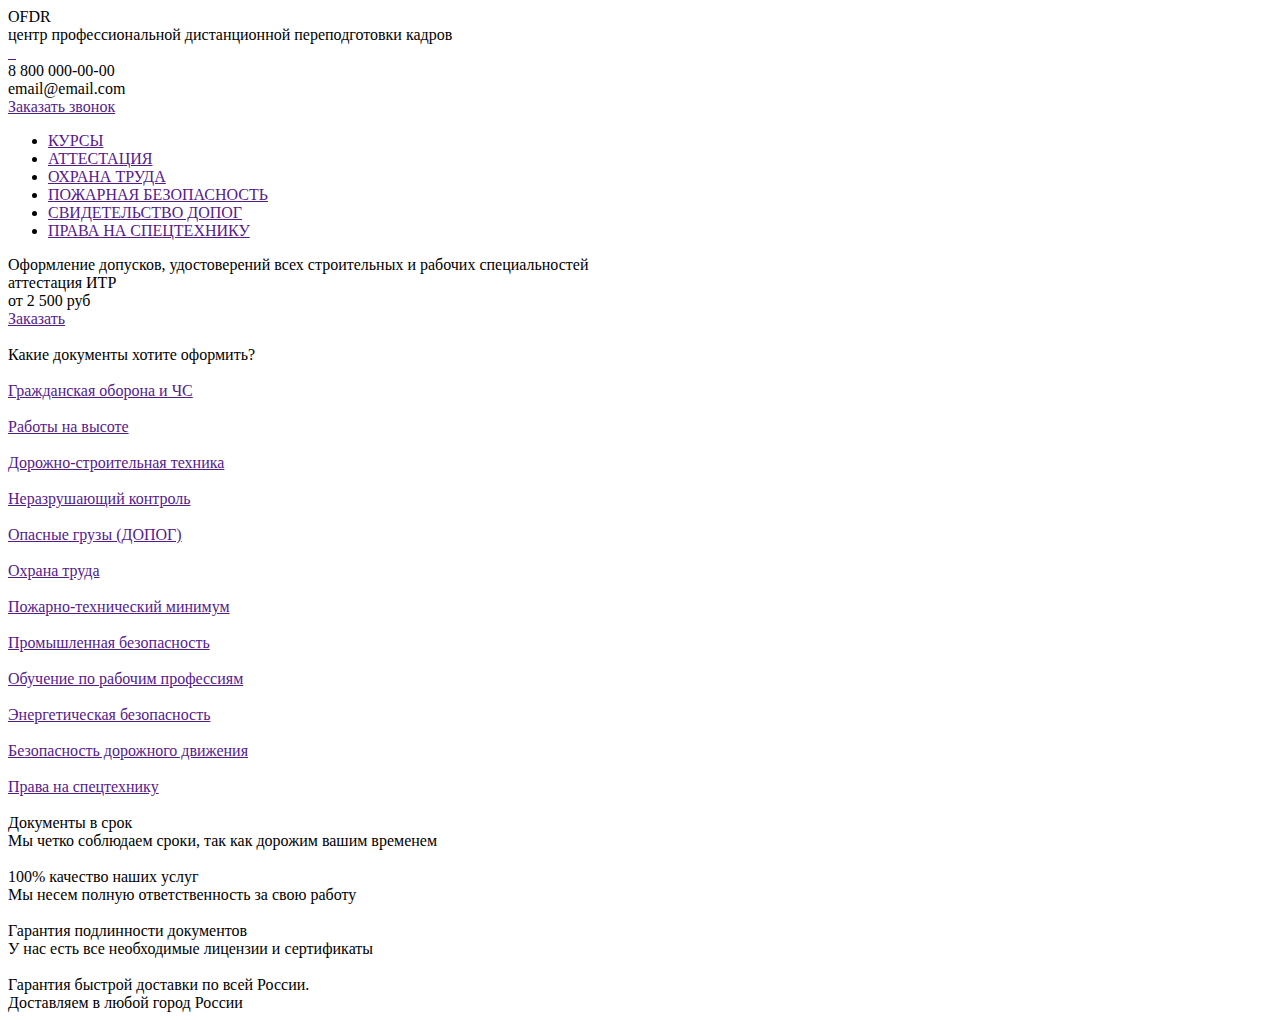
==== commit f2aa762d: "Add files via upload" ====
--- a/index.html
+++ b/index.html
@@ -35,13 +35,13 @@
 							<div class="header__contacts__block header__contacts__block2">
 								<div class="header__messengers">
 									<a href="" class="whats">
-										<img src="img/header/whatsapp.png" alt="" class="_ibg">
+										<img src="img/header/icons8-whatsapp-48.png" alt="" class="_ibg">
 									</a>
 									<a href="" class="viber">
-										<img src="img/header/viber.png" alt="" class="_ibg">
+										<img src="img/header/icons8-viber-48.png" alt="" class="_ibg">
 									</a>
 									<a href="" class="telegram">
-										<img src="img/header/telegram.png" alt="" class="_ibg">
+										<img src="img/header/icons8-телеграмма-app-48.png" alt="" class="_ibg">
 									</a>
 								</div>
 							</div>
@@ -106,7 +106,7 @@
 								</div>
 								
 							</div>
-							<div class="main-block__image">								
+							<div class="main-block__image _ibg-ad">								
 								<img src="img/main-block/worker (1).png" alt="" class="worker">
 							</div>
 						</div>
@@ -114,6 +114,171 @@
 					</div>
 
 
+				</div>
+				<div class="documents">
+					<div class="documents__container _container">
+						<div class="documents__title">
+							Какие документы хотите оформить?
+						</div>
+						<div class="documents__row">
+							
+								<div class="documents__item">
+									<a href="">
+										<div class="documents__icon">
+											<img src="img/documents/fireman.svg" alt="">
+										</div>
+										<div class="documents__subtitle">Гражданская оборона и ЧС</div>
+									</a>
+								</div>
+							
+							
+							
+								<div class="documents__item">
+									<a href="">
+										<div class="documents__icon">
+											<img src="img/documents/crane.svg" alt="">
+										</div>
+										<div class="documents__subtitle">Работы на высоте</div>
+									</a>
+								</div>
+							
+							
+							<div class="documents__item">
+								<a href="">
+									<div class="documents__icon">
+										<img src="img/documents/excavator.svg" alt="">
+									</div>
+									<div class="documents__subtitle">Дорожно-строительная техника</div>
+								</a>
+							</div>
+							
+							
+							<div class="documents__item">
+								<a href="">
+									<div class="documents__icon">
+										<img src="img/documents/settings.svg" alt="">
+									</div>
+									<div class="documents__subtitle">Неразрушающий контроль</div>
+								</a>
+							</div>
+							
+							
+							<div class="documents__item">
+								<a href="">
+									<div class="documents__icon">
+										<img src="img/documents/toxic-waste.svg" alt="">
+									</div>
+									<div class="documents__subtitle">Опасные грузы (ДОПОГ)</div>
+								</a>
+							</div>
+							
+							
+							<div class="documents__item">
+								<a href="">
+									<div class="documents__icon">
+										<img src="img/documents/worker.svg" alt="">
+									</div>
+									<div class="documents__subtitle">Охрана труда</div>
+								</a>
+							</div>
+						
+							
+							<div class="documents__item">
+								<a href="">
+									<div class="documents__icon">
+										<img src="img/documents/fire-extinguisher.svg" alt="">
+									</div>
+									<div class="documents__subtitle">Пожарно-технический минимум</div>
+								</a>
+							</div>
+							
+							
+							<div class="documents__item">
+								<a href="">
+									<div class="documents__icon">
+										<img src="img/documents/factory.svg" alt="">
+									</div>
+									<div class="documents__subtitle">Промышленная безопасность</div>
+								</a>
+							</div>
+							
+							
+							<div class="documents__item">
+								<a href="">
+									<div class="documents__icon">
+										<img src="img/documents/engineer.svg" alt="">
+									</div>
+									<div class="documents__subtitle">Обучение по рабочим профессиям</div>
+								</a>
+							</div>
+						
+							
+							<div class="documents__item">
+								<a href="">
+									<div class="documents__icon">
+										<img src="img/documents/plug.svg" alt="">
+									</div>
+									<div class="documents__subtitle">Энергетическая безопасность</div>
+								</a>
+							</div>
+							
+							
+							<div class="documents__item">
+								<a href="">
+									<div class="documents__icon">
+										<img src="img/documents/curve.svg" alt="">
+									</div>
+									<div class="documents__subtitle">Безопасность дорожного движения</div>
+								</a>
+							</div>
+							
+							
+							<div class="documents__item">
+								<a href="">
+									<div class="documents__icon">
+										<img src="img/documents/tracktor.svg" alt="">
+									</div>
+									<div class="documents__subtitle">Права на спецтехнику</div>
+								</a>
+							</div>
+							
+						</div>
+					</div>
+				</div>
+				<div class="advantages">
+					<div class="advantages__container _container">
+						<div class="advantages__row">
+							<div class="advantages__item">
+								<div class="advantages__icon">
+									<img src="img/advantages/1.svg" alt="">
+								</div>
+								<div class="advantages__subtitle">Документы в срок</div>
+								<div class="advantages__text">Мы четко соблюдаем сроки, так как дорожим вашим временем</div>							
+							</div>
+							<div class="advantages__item">
+								<div class="advantages__icon">
+									<img src="img/advantages/2.svg" alt="">
+								</div>
+								<div class="advantages__subtitle">100% качество наших услуг</div>
+								<div class="advantages__text">Мы несем полную ответственность за свою работу</div>							
+							</div>
+							<div class="advantages__item">
+								<div class="advantages__icon">
+									<img src="img/advantages/3.svg" alt="">
+								</div>
+								<div class="advantages__subtitle">Гарантия подлинности документов</div>
+								<div class="advantages__text">У нас есть все необходимые лицензии и сертификаты</div>							
+							</div>
+							<div class="advantages__item">
+								<div class="advantages__icon">
+									<img src="img/advantages/4.svg" alt="">
+								</div>
+								<div class="advantages__subtitle">Гарантия быстрой доставки по всей России.</div>
+								<div class="advantages__text">Доставляем в любой город России</div>							
+							</div>
+						
+						</div>
+					</div>
 				</div>
 			</main>
 	
